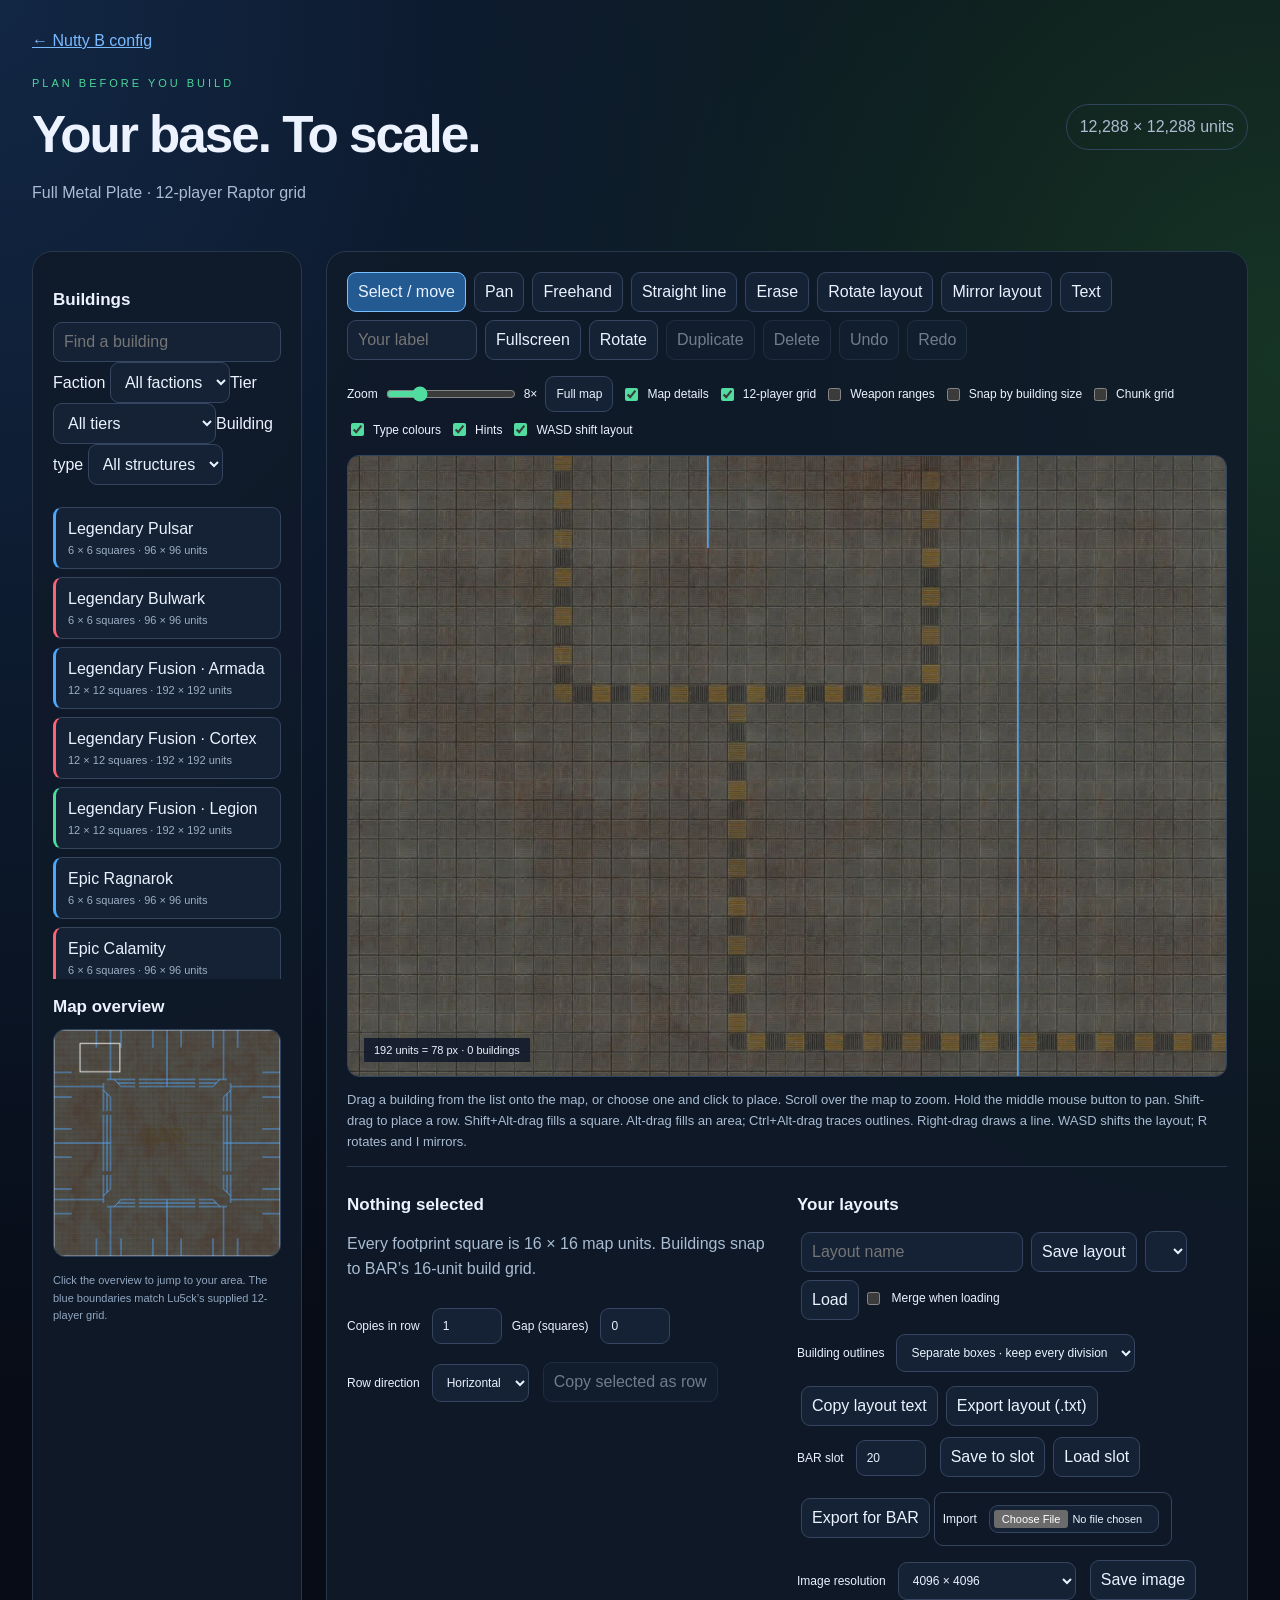
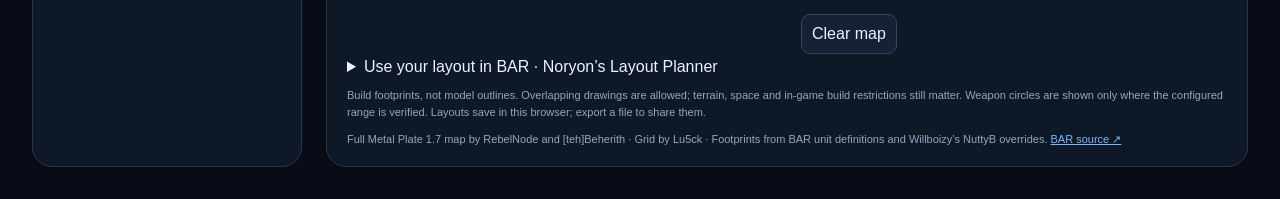
==== base-planner.html @ 4b7807f9 "Add layout copy button and separate building outlines" ====
<!doctype html><html lang="en"><head><meta charset="utf-8"><meta name="viewport" content="width=device-width,initial-scale=1"><title>Nutty B · Base planner</title><link rel="stylesheet" href="planner.css?v=drawing-tools-1"></head><body><main>
<header><div><a href="index.html">← Nutty B config</a><p class="eyebrow">PLAN BEFORE YOU BUILD</p><h1>Your base. To scale.</h1><p>Full Metal Plate · 12-player Raptor grid</p></div><span class="badge">12,288 × 12,288 units</span></header>
<div class="workspace"><aside><h2>Buildings</h2><input id="search" type="search" placeholder="Find a building" aria-label="Find a building"><label>Faction <select id="faction-filter"><option value="all">All factions</option><option value="arm">Armada</option><option value="cor">Cortex</option><option value="leg">Legion</option><option value="custom">Custom</option></select></label><label>Tier <select id="tier-filter"><option value="all">All tiers</option><option value="1">T1</option><option value="2">T2</option><option value="3">T3</option><option value="4">Legendary / Epic</option></select></label><label>Building type <select id="category-filter"><option value="all">All structures</option><option>Defences</option><option>Economy</option><option>Factories</option><option>Support</option></select></label><div id="catalog"></div><h2>Map overview</h2><canvas id="overview" width="256" height="256" aria-label="Full map overview; click to centre the planner"></canvas><p class="hint">Click the overview to jump to your area. The blue boundaries match Lu5ck’s supplied 12-player grid.</p></aside>
<section><div class="toolbar"><button id="select" class="active">Select / move</button><button id="pan">Pan</button><button id="pen">Freehand</button><button id="line">Straight line</button><button id="erase">Erase</button><button id="rotate-layout">Rotate layout</button><button id="mirror-layout">Mirror layout</button><button id="text-tool">Text</button><input id="label-text" aria-label="Text label" placeholder="Your label" maxlength="120"><button id="fullscreen">Fullscreen</button><button id="rotate">Rotate</button><button id="duplicate">Duplicate</button><button id="delete">Delete</button><button id="undo">Undo</button><button id="redo">Redo</button></div><div class="viewbar"><label>Zoom <input id="zoom" type="range" min="1" max="32" step="0.25" value="8"><output id="zoom-label">8×</output></label><button id="fit">Full map</button><label><input id="map-details" type="checkbox" checked>Map details</label><label><input id="grid" type="checkbox" checked>12-player grid</label><label><input id="ranges" type="checkbox">Weapon ranges</label><label><input id="size-snap" type="checkbox">Snap by building size</label><label><input id="chunk-grid" type="checkbox">Chunk grid</label><label><input id="type-colors" type="checkbox" checked>Type colours</label><label><input id="hints" type="checkbox" checked>Hints</label><label><input id="keyboard-shift" type="checkbox" checked>WASD shift layout</label></div>
<div class="stage"><canvas id="board" width="1000" height="680" tabindex="0" aria-label="Base layout canvas. Select a building then click to place. Drag buildings to move; drag empty space to pan."></canvas><span class="scale" id="scale"></span></div><p id="message" role="status" aria-live="polite">Drag a building from the list onto the map, or choose one and click to place. Scroll over the map to zoom. Hold the middle mouse button to pan. Shift-drag to place a row. Shift+Alt-drag fills a square. Alt-drag fills an area; Ctrl+Alt-drag traces outlines. Right-drag draws a line. WASD shifts the layout; R rotates and I mirrors.</p>
<div class="details"><div><h2 id="selection">Nothing selected</h2><p id="dimensions">Every footprint square is 16 × 16 map units. Buildings snap to BAR’s 16-unit build grid.</p><label>Copies in row <input id="count" type="number" min="1" max="100" value="1"></label><label>Gap (squares) <input id="gap" type="number" min="0" max="40" value="0"></label><label>Row direction <select id="direction"><option value="x">Horizontal</option><option value="z">Vertical</option></select></label><button id="row">Copy selected as row</button></div><div><h2>Your layouts</h2><input id="layout-name" placeholder="Layout name" aria-label="Layout name" maxlength="80"><button id="save">Save layout</button><select id="saved" aria-label="Saved layouts"></select><button id="load">Load</button><label><input id="merge-load" type="checkbox">Merge when loading</label><label>Building outlines <select id="outline-mode"><option value="separate">Separate boxes · keep every division</option><option value="connected">Connected · merge touching boxes</option></select></label><button id="copy-layout">Copy layout text</button><button id="export">Export layout (.txt)</button><label>BAR slot <input id="bar-slot" type="number" min="1" max="20" value="20"></label><button id="save-slot">Save to slot</button><button id="load-slot">Load slot</button><button id="bar-export">Export for BAR</button><label class="file">Import <input id="import" type="file" accept=".txt,.json,text/plain,application/json"></label><label>Image resolution <select id="image-size"><option value="2048">2048 × 2048</option><option value="4096" selected>4096 × 4096</option><option value="8192">8192 × 8192 · most detail</option></select></label><button id="png">Save image</button><button id="clear">Clear map</button></div></div>
<details><summary>Use your layout in BAR · Noryon’s Layout Planner</summary><p><a href="LayoutPlanner.lua" download>Download Layout Planner by Noryon</a> · <a href="https://github.com/noryon/BARLayoutPlanner" target="_blank" rel="noopener">Creator’s project</a></p><ol><li>Install LayoutPlanner.lua in your BAR data folder’s LuaUI/Widgets folder and enable Layout Planner in game.</li><li>Choose an unused slot (1–20), click Export for BAR, and put the downloaded layout_N.txt in the same LuaUI/Widgets folder. This replaces that slot’s saved layout.</li><li>In the widget click Load for your slot, move the preview to your base, then click to place it. Click Render to draw the guide.</li></ol><p>Building sizes and relative spacing are preserved. Position the layout in game; the widget draws guides rather than building units automatically. The TXT file also keeps editable building names, drawn lines and labels for re-importing here. Noryon’s widget renders the outlines and lines; text labels stay in website layouts and images. Used with Noryon’s permission, with original author credit retained.</p></details><p class="hint">Build footprints, not model outlines. Overlapping drawings are allowed; terrain, space and in-game build restrictions still matter. Weapon circles are shown only where the configured range is verified. Layouts save in this browser; export a file to share them.</p><footer>Full Metal Plate 1.7 map by RebelNode and [teh]Beherith · Grid by Lu5ck · Footprints from BAR unit definitions and Willboizy’s NuttyB overrides. <a href="https://github.com/beyond-all-reason/Beyond-All-Reason" target="_blank" rel="noopener">BAR source ↗</a></footer></section></div></main><script src="planner-data.js?v=tiers-storage-2"></script><script src="planner.js?v=outline-copy-1"></script></body></html>
---- planner.css ----
:root{color-scheme:dark;font-family:Inter,Segoe UI,Arial,sans-serif;color:#ecf3ff;background:#070c16}*{box-sizing:border-box}body{margin:0;background:radial-gradient(at 0 0,#122744,transparent 55%),radial-gradient(at 100% 20%,#163426,transparent 50%);min-height:100vh}main{max-width:1540px;margin:auto;padding:32px}header{display:flex;align-items:center;justify-content:space-between;gap:20px;margin-bottom:30px}h1{font-size:clamp(32px,4vw,58px);letter-spacing:-2px;margin:12px 0}h2{font-size:17px;margin:18px 0 12px}p{color:#a9bcd3;line-height:1.6}a{color:#7bbaff}.eyebrow{font-size:11px;letter-spacing:3px;color:#4cd69b;margin:25px 0 0}.badge{border:1px solid #30455e;border-radius:30px;padding:13px;color:#acbdd1}.workspace{display:grid;grid-template-columns:270px minmax(0,1fr);gap:24px}aside,section{background:#101a29dd;border:1px solid #29374b;border-radius:20px;padding:20px}button,input,select{font:inherit;border:1px solid #35455f;border-radius:9px;padding:10px;background:#152235;color:#eaf3ff}button{cursor:pointer}button:hover{border-color:#79b8ff}button.active{background:#235a92;border-color:#7abfff}input[type=checkbox],input[type=range]{accent-color:#51dca0}#search{width:100%}#catalog{max-height:480px;overflow:auto;margin-top:14px}.building{display:block;text-align:left;width:100%;margin:8px 0;border-left:3px solid var(--unit);padding:12px}.building small{display:block;color:#9eafc5;margin-top:6px;font-size:11px}.toolbar,.viewbar{display:flex;gap:8px;flex-wrap:wrap;align-items:center}.viewbar{margin:16px 0;font-size:12px}.viewbar label{display:flex;align-items:center;gap:6px}#zoom{width:130px;padding:0}.stage{position:relative;border:1px solid #314561;border-radius:12px;overflow:hidden;background:#060d19}#board{width:100%;height:620px;display:block;touch-action:none;cursor:crosshair}.scale{position:absolute;left:16px;bottom:14px;background:#0b1429cc;padding:6px 10px;font-size:11px;pointer-events:none}#overview{width:100%;height:auto;border-radius:12px;border:1px solid #314561;cursor:crosshair}.details{display:grid;grid-template-columns:1fr 1fr;gap:20px;border-top:1px solid #29374b;padding-top:10px}.details label{display:inline-flex;align-items:center;gap:8px;margin:6px 6px 6px 0;font-size:12px}.details input[type=number]{width:70px}.details button,.details select,.details input{margin:4px}.file{border:1px solid #35455f;border-radius:9px;padding:8px}.file input{width:170px;font-size:11px;padding:4px}#saved{max-width:200px}.hint,footer{font-size:11px;color:#92a7c1}#message{min-height:24px;font-size:13px}button:disabled{opacity:.45;cursor:default}@media(max-width:900px){main{padding:16px}.workspace{grid-template-columns:1fr}aside{display:grid;grid-template-columns:1fr 160px;gap:12px}aside h2,aside #search{grid-column:1}#catalog{grid-column:1;max-height:180px}#overview{grid-column:2;grid-row:1/span 4}.hint{grid-column:1/-1}.details{grid-template-columns:1fr}#board{height:500px}.badge{display:none}}

body.embedded main{padding:12px}body.embedded header{display:none}

main:fullscreen{overflow:auto;background:#070c16;width:100%;height:100%;box-sizing:border-box}#label-text{width:130px}.toolbar{flex-wrap:wrap}#board{touch-action:none}
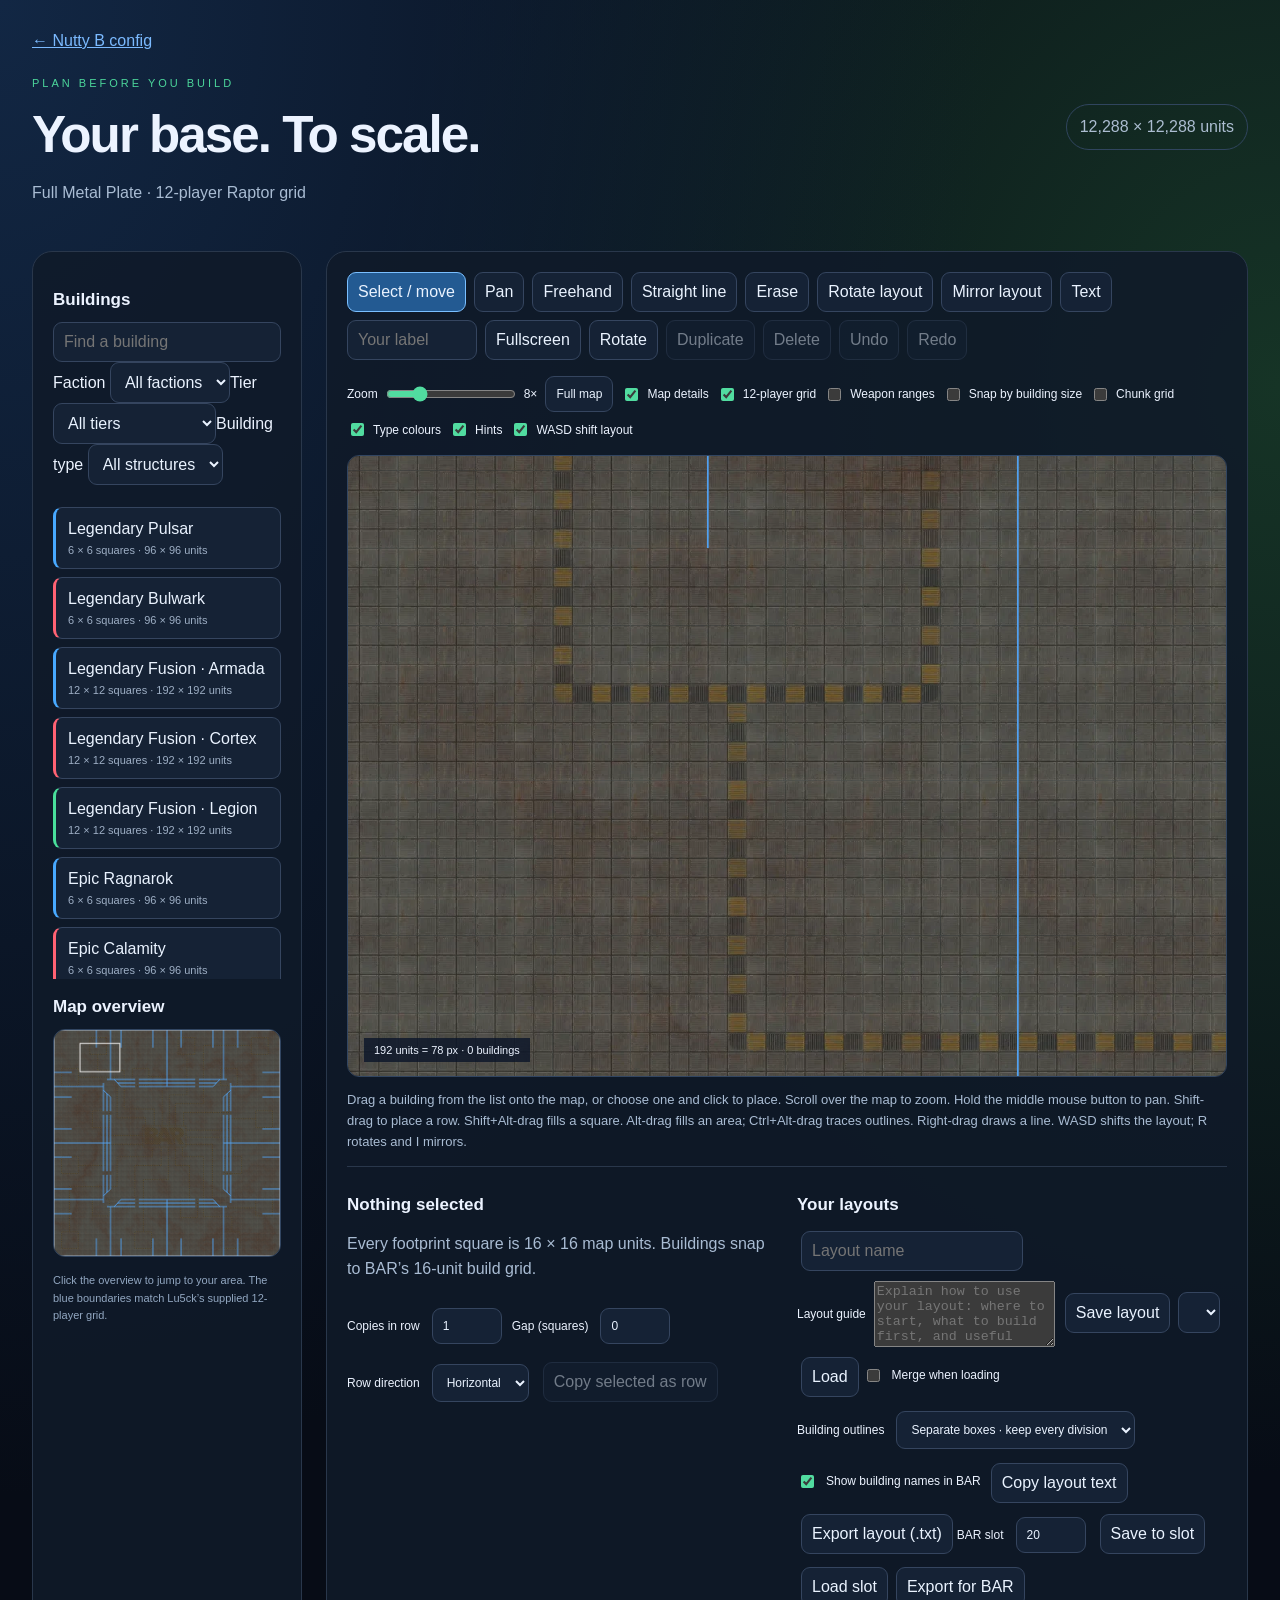
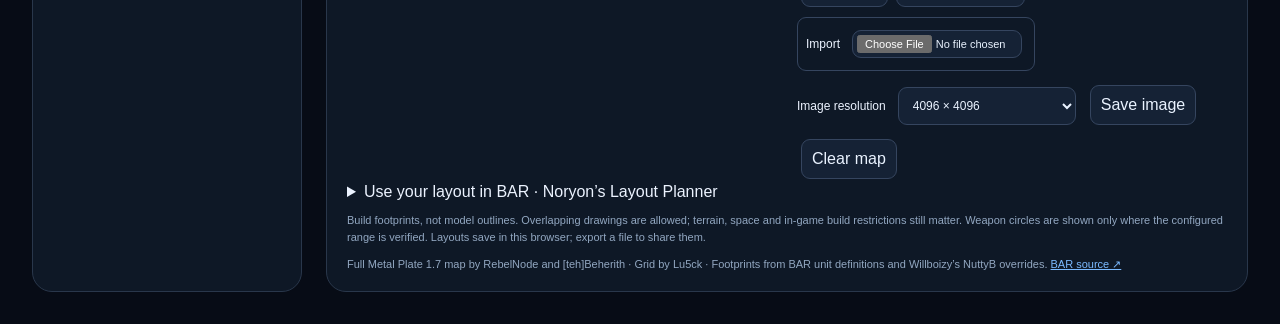
==== commit 43f975c9: "Add in-game layout labels, author guide and installation instructions" ====
--- a/base-planner.html
+++ b/base-planner.html
@@ -3,7 +3,7 @@
 <div class="workspace"><aside><h2>Buildings</h2><input id="search" type="search" placeholder="Find a building" aria-label="Find a building"><label>Faction <select id="faction-filter"><option value="all">All factions</option><option value="arm">Armada</option><option value="cor">Cortex</option><option value="leg">Legion</option><option value="custom">Custom</option></select></label><label>Tier <select id="tier-filter"><option value="all">All tiers</option><option value="1">T1</option><option value="2">T2</option><option value="3">T3</option><option value="4">Legendary / Epic</option></select></label><label>Building type <select id="category-filter"><option value="all">All structures</option><option>Defences</option><option>Economy</option><option>Factories</option><option>Support</option></select></label><div id="catalog"></div><h2>Map overview</h2><canvas id="overview" width="256" height="256" aria-label="Full map overview; click to centre the planner"></canvas><p class="hint">Click the overview to jump to your area. The blue boundaries match Lu5ck’s supplied 12-player grid.</p></aside>
 <section><div class="toolbar"><button id="select" class="active">Select / move</button><button id="pan">Pan</button><button id="pen">Freehand</button><button id="line">Straight line</button><button id="erase">Erase</button><button id="rotate-layout">Rotate layout</button><button id="mirror-layout">Mirror layout</button><button id="text-tool">Text</button><input id="label-text" aria-label="Text label" placeholder="Your label" maxlength="120"><button id="fullscreen">Fullscreen</button><button id="rotate">Rotate</button><button id="duplicate">Duplicate</button><button id="delete">Delete</button><button id="undo">Undo</button><button id="redo">Redo</button></div><div class="viewbar"><label>Zoom <input id="zoom" type="range" min="1" max="32" step="0.25" value="8"><output id="zoom-label">8×</output></label><button id="fit">Full map</button><label><input id="map-details" type="checkbox" checked>Map details</label><label><input id="grid" type="checkbox" checked>12-player grid</label><label><input id="ranges" type="checkbox">Weapon ranges</label><label><input id="size-snap" type="checkbox">Snap by building size</label><label><input id="chunk-grid" type="checkbox">Chunk grid</label><label><input id="type-colors" type="checkbox" checked>Type colours</label><label><input id="hints" type="checkbox" checked>Hints</label><label><input id="keyboard-shift" type="checkbox" checked>WASD shift layout</label></div>
 <div class="stage"><canvas id="board" width="1000" height="680" tabindex="0" aria-label="Base layout canvas. Select a building then click to place. Drag buildings to move; drag empty space to pan."></canvas><span class="scale" id="scale"></span></div><p id="message" role="status" aria-live="polite">Drag a building from the list onto the map, or choose one and click to place. Scroll over the map to zoom. Hold the middle mouse button to pan. Shift-drag to place a row. Shift+Alt-drag fills a square. Alt-drag fills an area; Ctrl+Alt-drag traces outlines. Right-drag draws a line. WASD shifts the layout; R rotates and I mirrors.</p>
-<div class="details"><div><h2 id="selection">Nothing selected</h2><p id="dimensions">Every footprint square is 16 × 16 map units. Buildings snap to BAR’s 16-unit build grid.</p><label>Copies in row <input id="count" type="number" min="1" max="100" value="1"></label><label>Gap (squares) <input id="gap" type="number" min="0" max="40" value="0"></label><label>Row direction <select id="direction"><option value="x">Horizontal</option><option value="z">Vertical</option></select></label><button id="row">Copy selected as row</button></div><div><h2>Your layouts</h2><input id="layout-name" placeholder="Layout name" aria-label="Layout name" maxlength="80"><button id="save">Save layout</button><select id="saved" aria-label="Saved layouts"></select><button id="load">Load</button><label><input id="merge-load" type="checkbox">Merge when loading</label><label>Building outlines <select id="outline-mode"><option value="separate">Separate boxes · keep every division</option><option value="connected">Connected · merge touching boxes</option></select></label><button id="copy-layout">Copy layout text</button><button id="export">Export layout (.txt)</button><label>BAR slot <input id="bar-slot" type="number" min="1" max="20" value="20"></label><button id="save-slot">Save to slot</button><button id="load-slot">Load slot</button><button id="bar-export">Export for BAR</button><label class="file">Import <input id="import" type="file" accept=".txt,.json,text/plain,application/json"></label><label>Image resolution <select id="image-size"><option value="2048">2048 × 2048</option><option value="4096" selected>4096 × 4096</option><option value="8192">8192 × 8192 · most detail</option></select></label><button id="png">Save image</button><button id="clear">Clear map</button></div></div>
-<details><summary>Use your layout in BAR · Noryon’s Layout Planner</summary><p><a href="LayoutPlanner.lua" download>Download Layout Planner by Noryon</a> · <a href="https://github.com/noryon/BARLayoutPlanner" target="_blank" rel="noopener">Creator’s project</a></p><ol><li>Install LayoutPlanner.lua in your BAR data folder’s LuaUI/Widgets folder and enable Layout Planner in game.</li><li>Choose an unused slot (1–20), click Export for BAR, and put the downloaded layout_N.txt in the same LuaUI/Widgets folder. This replaces that slot’s saved layout.</li><li>In the widget click Load for your slot, move the preview to your base, then click to place it. Click Render to draw the guide.</li></ol><p>Building sizes and relative spacing are preserved. Position the layout in game; the widget draws guides rather than building units automatically. The TXT file also keeps editable building names, drawn lines and labels for re-importing here. Noryon’s widget renders the outlines and lines; text labels stay in website layouts and images. Used with Noryon’s permission, with original author credit retained.</p></details><p class="hint">Build footprints, not model outlines. Overlapping drawings are allowed; terrain, space and in-game build restrictions still matter. Weapon circles are shown only where the configured range is verified. Layouts save in this browser; export a file to share them.</p><footer>Full Metal Plate 1.7 map by RebelNode and [teh]Beherith · Grid by Lu5ck · Footprints from BAR unit definitions and Willboizy’s NuttyB overrides. <a href="https://github.com/beyond-all-reason/Beyond-All-Reason" target="_blank" rel="noopener">BAR source ↗</a></footer></section></div></main><script src="planner-data.js?v=tiers-storage-2"></script><script src="planner.js?v=outline-copy-1"></script></body></html>
+<div class="details"><div><h2 id="selection">Nothing selected</h2><p id="dimensions">Every footprint square is 16 × 16 map units. Buildings snap to BAR’s 16-unit build grid.</p><label>Copies in row <input id="count" type="number" min="1" max="100" value="1"></label><label>Gap (squares) <input id="gap" type="number" min="0" max="40" value="0"></label><label>Row direction <select id="direction"><option value="x">Horizontal</option><option value="z">Vertical</option></select></label><button id="row">Copy selected as row</button></div><div><h2>Your layouts</h2><input id="layout-name" placeholder="Layout name" aria-label="Layout name" maxlength="80"><label>Layout guide<textarea id="layout-guide" maxlength="4000" rows="4" placeholder="Explain how to use your layout: where to start, what to build first, and useful tips."></textarea></label><button id="save">Save layout</button><select id="saved" aria-label="Saved layouts"></select><button id="load">Load</button><label><input id="merge-load" type="checkbox">Merge when loading</label><label>Building outlines <select id="outline-mode"><option value="separate">Separate boxes · keep every division</option><option value="connected">Connected · merge touching boxes</option></select></label><label><input id="export-names" type="checkbox" checked>Show building names in BAR</label><button id="copy-layout">Copy layout text</button><button id="export">Export layout (.txt)</button><label>BAR slot <input id="bar-slot" type="number" min="1" max="20" value="20"></label><button id="save-slot">Save to slot</button><button id="load-slot">Load slot</button><button id="bar-export">Export for BAR</button><label class="file">Import <input id="import" type="file" accept=".txt,.json,text/plain,application/json"></label><label>Image resolution <select id="image-size"><option value="2048">2048 × 2048</option><option value="4096" selected>4096 × 4096</option><option value="8192">8192 × 8192 · most detail</option></select></label><button id="png">Save image</button><button id="clear">Clear map</button></div></div>
+<details><summary>Use your layout in BAR · Noryon’s Layout Planner</summary><p><a href="LayoutPlanner.lua" download>Download Layout Planner by Noryon</a> · <a href="https://github.com/noryon/BARLayoutPlanner" target="_blank" rel="noopener">Creator’s project</a></p><ol><li>In the BAR launcher, open the game data directory. Open <strong>LuaUI → Widgets</strong> (create these folders if missing). Download the updated <strong>LayoutPlanner.lua</strong> above into that folder, replacing your older copy, then enable Layout Planner in the in-game widget list.</li><li>Choose an unused slot (1–20), click Export for BAR, and put the downloaded layout_N.txt in the same LuaUI/Widgets folder. For example slot 20 must be named <strong>layout_20.txt</strong>, not layout_20 (1).txt or layout_20.txt.txt. Slots run from <strong>layout_1.txt</strong> through <strong>layout_20.txt</strong>. Both the widget and these TXT files go directly inside LuaUI/Widgets, not Downloads. This replaces that slot’s saved layout. Copy layout text is an alternative: paste into Notepad and Save As with All files selected, using the exact layout_N.txt name.</li><li>In the widget click Load for your slot, move the preview to your base, then click to place it. Click Render to draw the guide.</li></ol><p>Building sizes and relative spacing are preserved. Position the layout in game; the widget draws guides rather than building units automatically. The TXT file also keeps editable building names, drawn lines and labels for re-importing here. This updated widget draws outlines, building names and text labels. Untick Show building names in BAR to omit automatic names. Used with Noryon’s permission, with original author credit retained.</p></details><p class="hint">Build footprints, not model outlines. Overlapping drawings are allowed; terrain, space and in-game build restrictions still matter. Weapon circles are shown only where the configured range is verified. Layouts save in this browser; export a file to share them.</p><footer>Full Metal Plate 1.7 map by RebelNode and [teh]Beherith · Grid by Lu5ck · Footprints from BAR unit definitions and Willboizy’s NuttyB overrides. <a href="https://github.com/beyond-all-reason/Beyond-All-Reason" target="_blank" rel="noopener">BAR source ↗</a></footer></section></div></main><script src="planner-data.js?v=tiers-storage-2"></script><script src="planner.js?v=game-labels-1"></script></body></html>
 
 
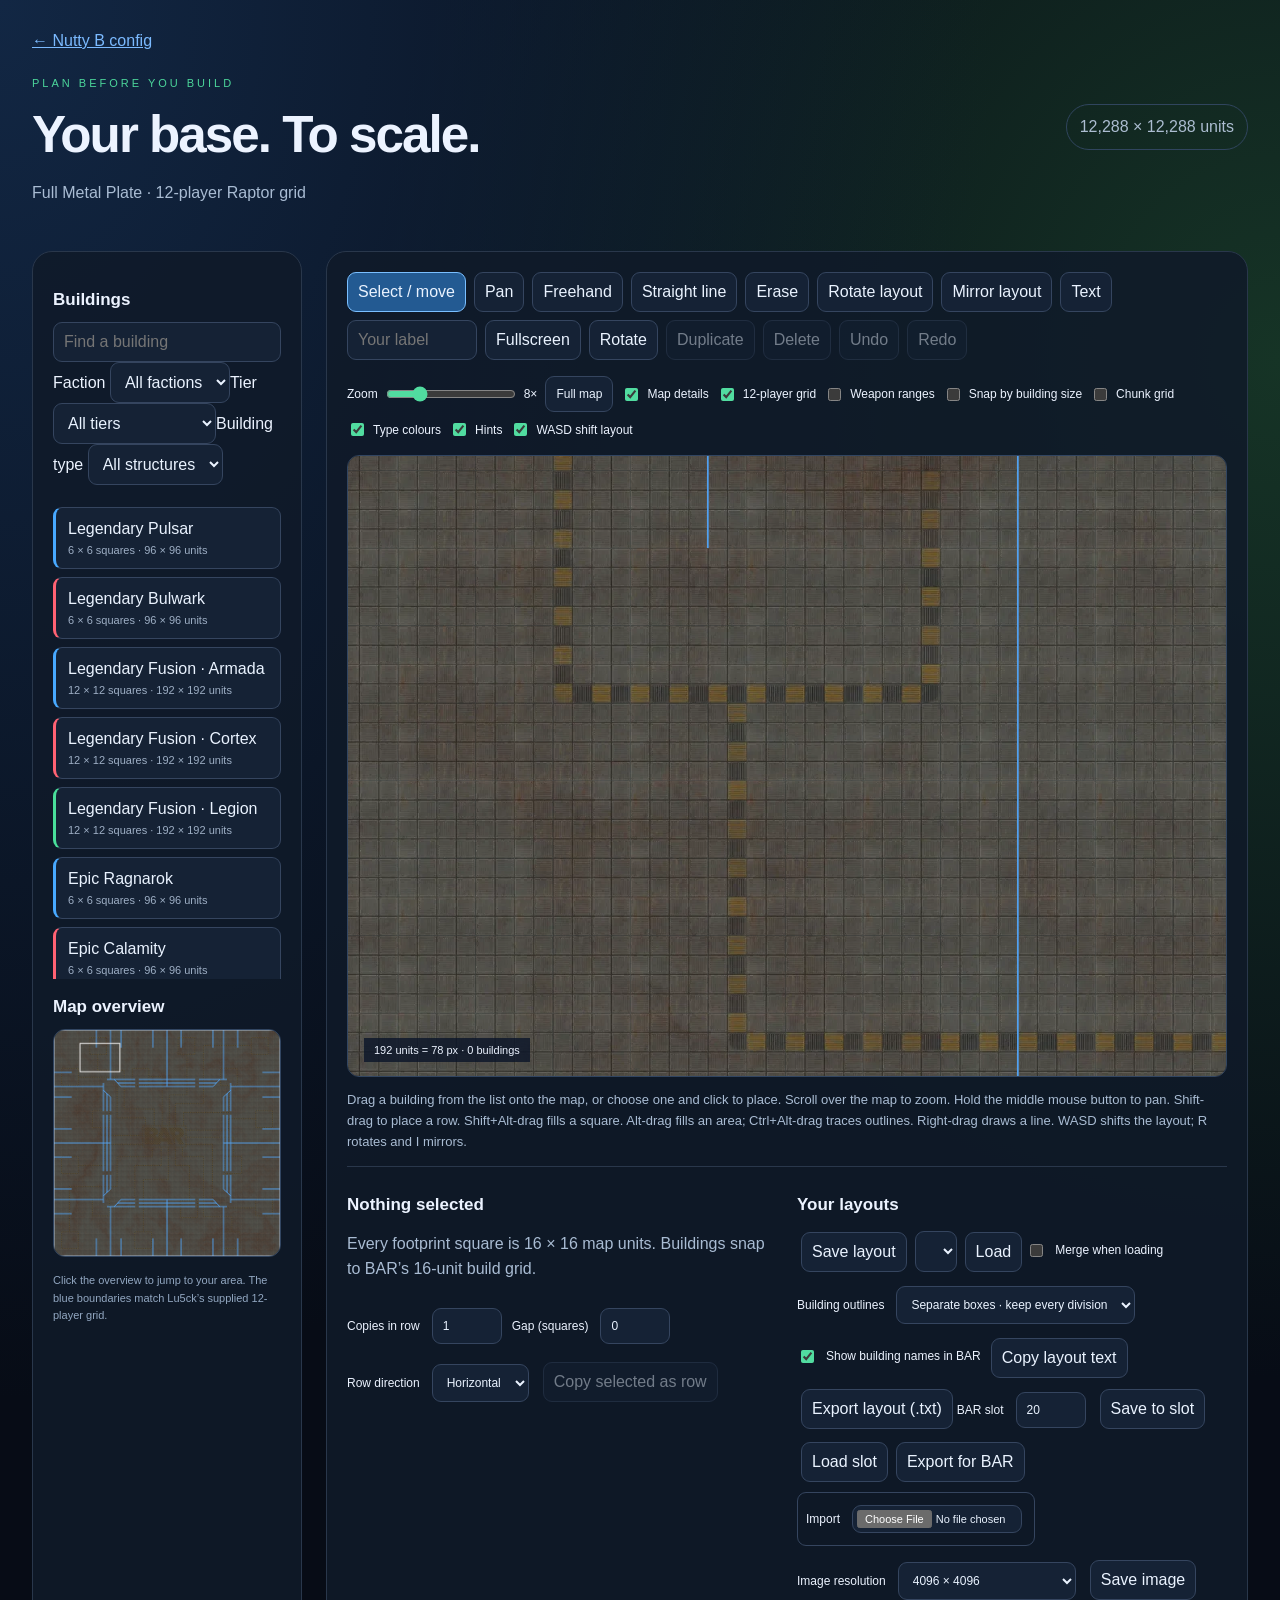
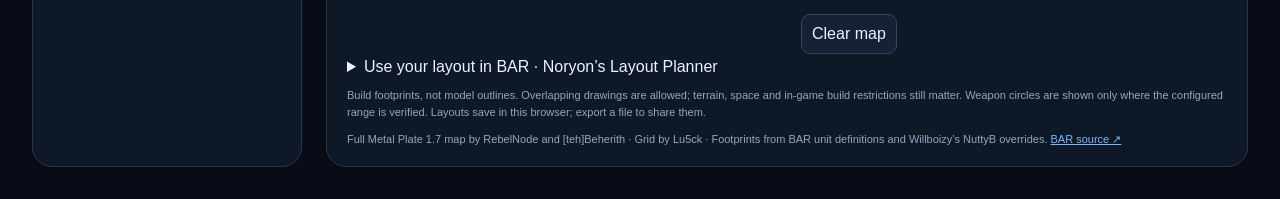
==== commit 655743f6: "Keep layout title and guide editing in community upload tab" ====
--- a/base-planner.html
+++ b/base-planner.html
@@ -3,7 +3,7 @@
 <div class="workspace"><aside><h2>Buildings</h2><input id="search" type="search" placeholder="Find a building" aria-label="Find a building"><label>Faction <select id="faction-filter"><option value="all">All factions</option><option value="arm">Armada</option><option value="cor">Cortex</option><option value="leg">Legion</option><option value="custom">Custom</option></select></label><label>Tier <select id="tier-filter"><option value="all">All tiers</option><option value="1">T1</option><option value="2">T2</option><option value="3">T3</option><option value="4">Legendary / Epic</option></select></label><label>Building type <select id="category-filter"><option value="all">All structures</option><option>Defences</option><option>Economy</option><option>Factories</option><option>Support</option></select></label><div id="catalog"></div><h2>Map overview</h2><canvas id="overview" width="256" height="256" aria-label="Full map overview; click to centre the planner"></canvas><p class="hint">Click the overview to jump to your area. The blue boundaries match Lu5ck’s supplied 12-player grid.</p></aside>
 <section><div class="toolbar"><button id="select" class="active">Select / move</button><button id="pan">Pan</button><button id="pen">Freehand</button><button id="line">Straight line</button><button id="erase">Erase</button><button id="rotate-layout">Rotate layout</button><button id="mirror-layout">Mirror layout</button><button id="text-tool">Text</button><input id="label-text" aria-label="Text label" placeholder="Your label" maxlength="120"><button id="fullscreen">Fullscreen</button><button id="rotate">Rotate</button><button id="duplicate">Duplicate</button><button id="delete">Delete</button><button id="undo">Undo</button><button id="redo">Redo</button></div><div class="viewbar"><label>Zoom <input id="zoom" type="range" min="1" max="32" step="0.25" value="8"><output id="zoom-label">8×</output></label><button id="fit">Full map</button><label><input id="map-details" type="checkbox" checked>Map details</label><label><input id="grid" type="checkbox" checked>12-player grid</label><label><input id="ranges" type="checkbox">Weapon ranges</label><label><input id="size-snap" type="checkbox">Snap by building size</label><label><input id="chunk-grid" type="checkbox">Chunk grid</label><label><input id="type-colors" type="checkbox" checked>Type colours</label><label><input id="hints" type="checkbox" checked>Hints</label><label><input id="keyboard-shift" type="checkbox" checked>WASD shift layout</label></div>
 <div class="stage"><canvas id="board" width="1000" height="680" tabindex="0" aria-label="Base layout canvas. Select a building then click to place. Drag buildings to move; drag empty space to pan."></canvas><span class="scale" id="scale"></span></div><p id="message" role="status" aria-live="polite">Drag a building from the list onto the map, or choose one and click to place. Scroll over the map to zoom. Hold the middle mouse button to pan. Shift-drag to place a row. Shift+Alt-drag fills a square. Alt-drag fills an area; Ctrl+Alt-drag traces outlines. Right-drag draws a line. WASD shifts the layout; R rotates and I mirrors.</p>
-<div class="details"><div><h2 id="selection">Nothing selected</h2><p id="dimensions">Every footprint square is 16 × 16 map units. Buildings snap to BAR’s 16-unit build grid.</p><label>Copies in row <input id="count" type="number" min="1" max="100" value="1"></label><label>Gap (squares) <input id="gap" type="number" min="0" max="40" value="0"></label><label>Row direction <select id="direction"><option value="x">Horizontal</option><option value="z">Vertical</option></select></label><button id="row">Copy selected as row</button></div><div><h2>Your layouts</h2><input id="layout-name" placeholder="Layout name" aria-label="Layout name" maxlength="80"><label>Layout guide<textarea id="layout-guide" maxlength="4000" rows="4" placeholder="Explain how to use your layout: where to start, what to build first, and useful tips."></textarea></label><button id="save">Save layout</button><select id="saved" aria-label="Saved layouts"></select><button id="load">Load</button><label><input id="merge-load" type="checkbox">Merge when loading</label><label>Building outlines <select id="outline-mode"><option value="separate">Separate boxes · keep every division</option><option value="connected">Connected · merge touching boxes</option></select></label><label><input id="export-names" type="checkbox" checked>Show building names in BAR</label><button id="copy-layout">Copy layout text</button><button id="export">Export layout (.txt)</button><label>BAR slot <input id="bar-slot" type="number" min="1" max="20" value="20"></label><button id="save-slot">Save to slot</button><button id="load-slot">Load slot</button><button id="bar-export">Export for BAR</button><label class="file">Import <input id="import" type="file" accept=".txt,.json,text/plain,application/json"></label><label>Image resolution <select id="image-size"><option value="2048">2048 × 2048</option><option value="4096" selected>4096 × 4096</option><option value="8192">8192 × 8192 · most detail</option></select></label><button id="png">Save image</button><button id="clear">Clear map</button></div></div>
+<div class="details"><div><h2 id="selection">Nothing selected</h2><p id="dimensions">Every footprint square is 16 × 16 map units. Buildings snap to BAR’s 16-unit build grid.</p><label>Copies in row <input id="count" type="number" min="1" max="100" value="1"></label><label>Gap (squares) <input id="gap" type="number" min="0" max="40" value="0"></label><label>Row direction <select id="direction"><option value="x">Horizontal</option><option value="z">Vertical</option></select></label><button id="row">Copy selected as row</button></div><div><h2>Your layouts</h2><input id="layout-name" type="hidden" value=""><input id="layout-guide" type="hidden" value=""><button id="save">Save layout</button><select id="saved" aria-label="Saved layouts"></select><button id="load">Load</button><label><input id="merge-load" type="checkbox">Merge when loading</label><label>Building outlines <select id="outline-mode"><option value="separate">Separate boxes · keep every division</option><option value="connected">Connected · merge touching boxes</option></select></label><label><input id="export-names" type="checkbox" checked>Show building names in BAR</label><button id="copy-layout">Copy layout text</button><button id="export">Export layout (.txt)</button><label>BAR slot <input id="bar-slot" type="number" min="1" max="20" value="20"></label><button id="save-slot">Save to slot</button><button id="load-slot">Load slot</button><button id="bar-export">Export for BAR</button><label class="file">Import <input id="import" type="file" accept=".txt,.json,text/plain,application/json"></label><label>Image resolution <select id="image-size"><option value="2048">2048 × 2048</option><option value="4096" selected>4096 × 4096</option><option value="8192">8192 × 8192 · most detail</option></select></label><button id="png">Save image</button><button id="clear">Clear map</button></div></div>
 <details><summary>Use your layout in BAR · Noryon’s Layout Planner</summary><p><a href="LayoutPlanner.lua" download>Download Layout Planner by Noryon</a> · <a href="https://github.com/noryon/BARLayoutPlanner" target="_blank" rel="noopener">Creator’s project</a></p><ol><li>In the BAR launcher, open the game data directory. Open <strong>LuaUI → Widgets</strong> (create these folders if missing). Download the updated <strong>LayoutPlanner.lua</strong> above into that folder, replacing your older copy, then enable Layout Planner in the in-game widget list.</li><li>Choose an unused slot (1–20), click Export for BAR, and put the downloaded layout_N.txt in the same LuaUI/Widgets folder. For example slot 20 must be named <strong>layout_20.txt</strong>, not layout_20 (1).txt or layout_20.txt.txt. Slots run from <strong>layout_1.txt</strong> through <strong>layout_20.txt</strong>. Both the widget and these TXT files go directly inside LuaUI/Widgets, not Downloads. This replaces that slot’s saved layout. Copy layout text is an alternative: paste into Notepad and Save As with All files selected, using the exact layout_N.txt name.</li><li>In the widget click Load for your slot, move the preview to your base, then click to place it. Click Render to draw the guide.</li></ol><p>Building sizes and relative spacing are preserved. Position the layout in game; the widget draws guides rather than building units automatically. The TXT file also keeps editable building names, drawn lines and labels for re-importing here. This updated widget draws outlines, building names and text labels. Untick Show building names in BAR to omit automatic names. Used with Noryon’s permission, with original author credit retained.</p></details><p class="hint">Build footprints, not model outlines. Overlapping drawings are allowed; terrain, space and in-game build restrictions still matter. Weapon circles are shown only where the configured range is verified. Layouts save in this browser; export a file to share them.</p><footer>Full Metal Plate 1.7 map by RebelNode and [teh]Beherith · Grid by Lu5ck · Footprints from BAR unit definitions and Willboizy’s NuttyB overrides. <a href="https://github.com/beyond-all-reason/Beyond-All-Reason" target="_blank" rel="noopener">BAR source ↗</a></footer></section></div></main><script src="planner-data.js?v=tiers-storage-2"></script><script src="planner.js?v=game-labels-1"></script></body></html>
 
 
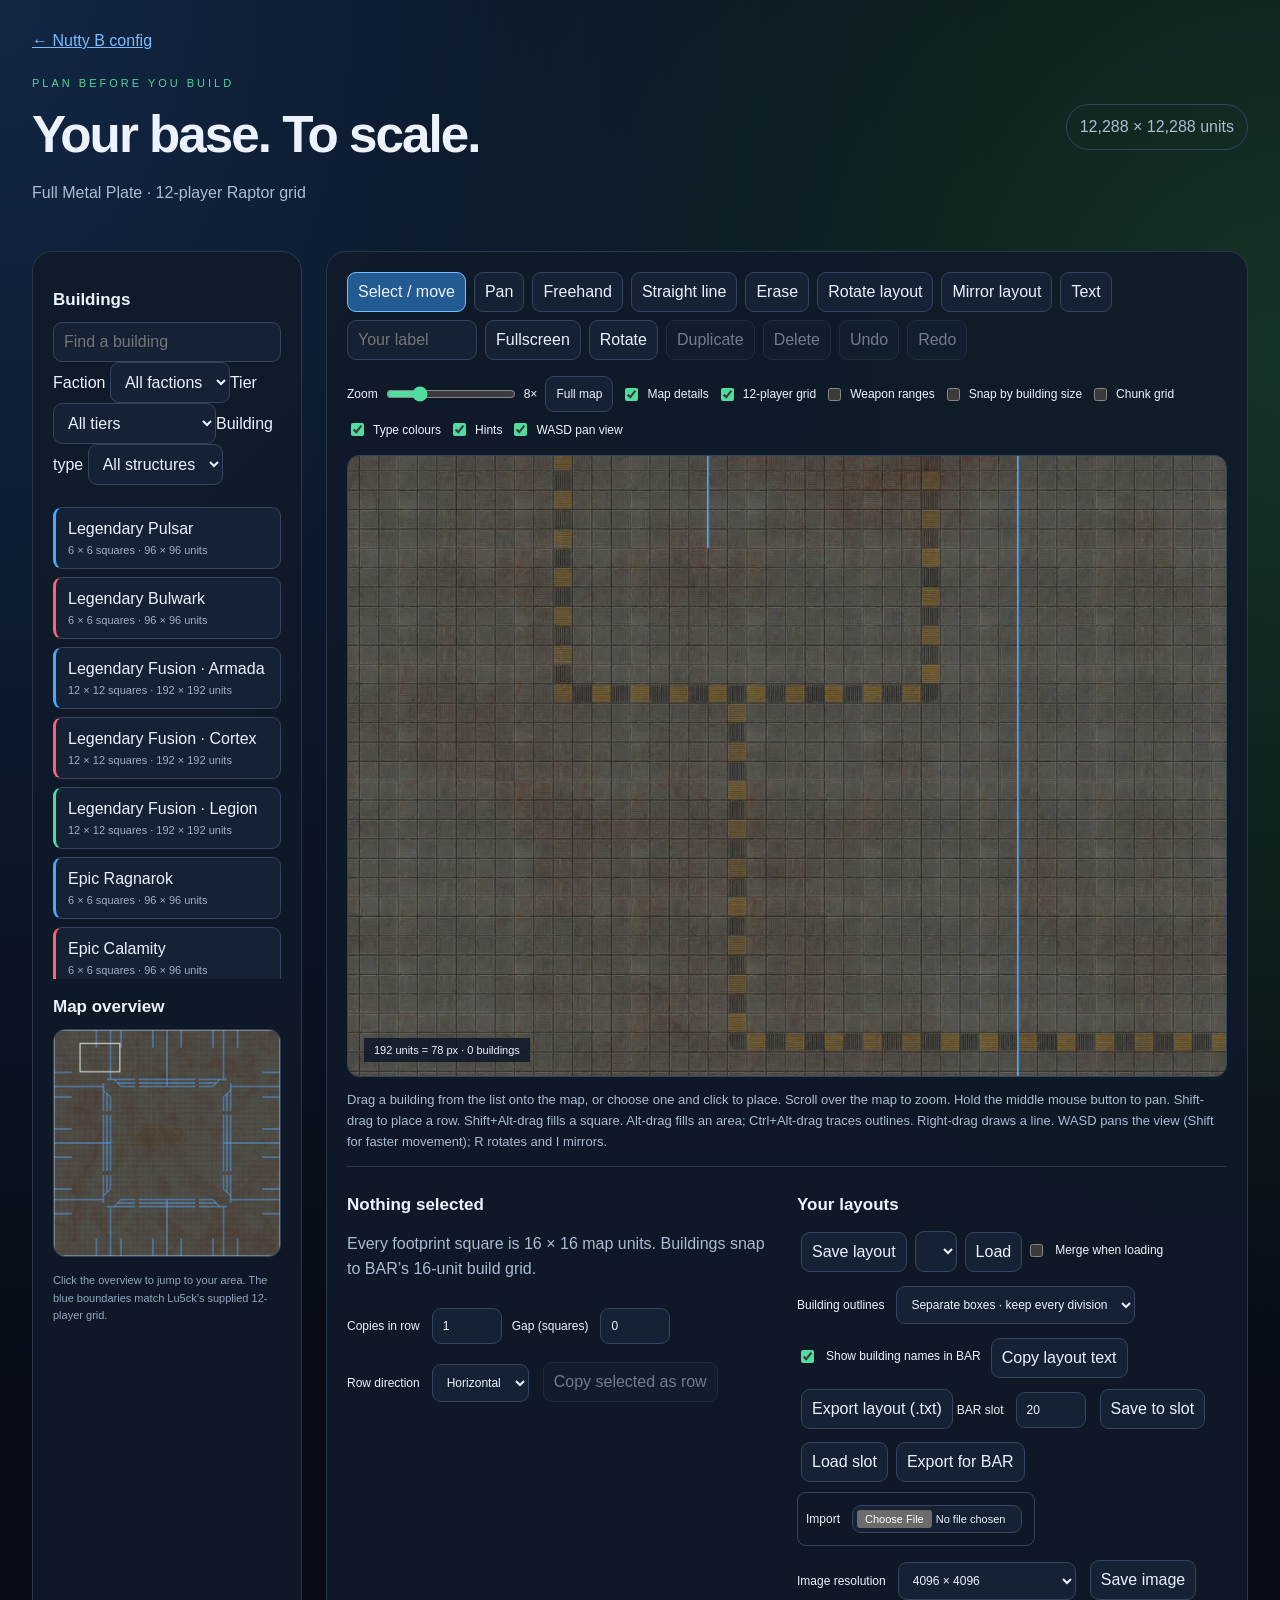
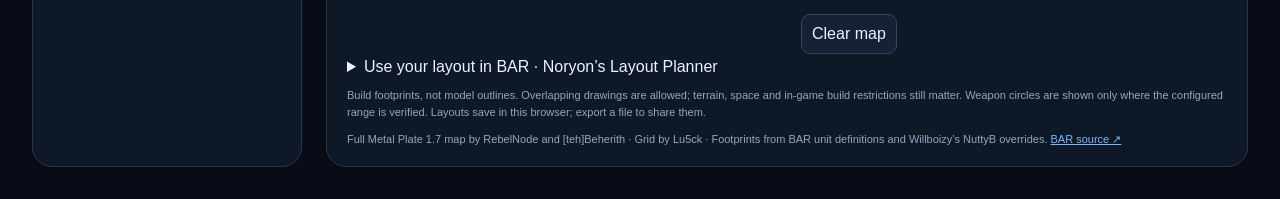
==== commit af95d1f4: "Use WASD to pan planner view instead of shifting layout" ====
--- a/base-planner.html
+++ b/base-planner.html
@@ -1,9 +1,9 @@
 <!doctype html><html lang="en"><head><meta charset="utf-8"><meta name="viewport" content="width=device-width,initial-scale=1"><title>Nutty B · Base planner</title><link rel="stylesheet" href="planner.css?v=drawing-tools-1"></head><body><main>
 <header><div><a href="index.html">← Nutty B config</a><p class="eyebrow">PLAN BEFORE YOU BUILD</p><h1>Your base. To scale.</h1><p>Full Metal Plate · 12-player Raptor grid</p></div><span class="badge">12,288 × 12,288 units</span></header>
 <div class="workspace"><aside><h2>Buildings</h2><input id="search" type="search" placeholder="Find a building" aria-label="Find a building"><label>Faction <select id="faction-filter"><option value="all">All factions</option><option value="arm">Armada</option><option value="cor">Cortex</option><option value="leg">Legion</option><option value="custom">Custom</option></select></label><label>Tier <select id="tier-filter"><option value="all">All tiers</option><option value="1">T1</option><option value="2">T2</option><option value="3">T3</option><option value="4">Legendary / Epic</option></select></label><label>Building type <select id="category-filter"><option value="all">All structures</option><option>Defences</option><option>Economy</option><option>Factories</option><option>Support</option></select></label><div id="catalog"></div><h2>Map overview</h2><canvas id="overview" width="256" height="256" aria-label="Full map overview; click to centre the planner"></canvas><p class="hint">Click the overview to jump to your area. The blue boundaries match Lu5ck’s supplied 12-player grid.</p></aside>
-<section><div class="toolbar"><button id="select" class="active">Select / move</button><button id="pan">Pan</button><button id="pen">Freehand</button><button id="line">Straight line</button><button id="erase">Erase</button><button id="rotate-layout">Rotate layout</button><button id="mirror-layout">Mirror layout</button><button id="text-tool">Text</button><input id="label-text" aria-label="Text label" placeholder="Your label" maxlength="120"><button id="fullscreen">Fullscreen</button><button id="rotate">Rotate</button><button id="duplicate">Duplicate</button><button id="delete">Delete</button><button id="undo">Undo</button><button id="redo">Redo</button></div><div class="viewbar"><label>Zoom <input id="zoom" type="range" min="1" max="32" step="0.25" value="8"><output id="zoom-label">8×</output></label><button id="fit">Full map</button><label><input id="map-details" type="checkbox" checked>Map details</label><label><input id="grid" type="checkbox" checked>12-player grid</label><label><input id="ranges" type="checkbox">Weapon ranges</label><label><input id="size-snap" type="checkbox">Snap by building size</label><label><input id="chunk-grid" type="checkbox">Chunk grid</label><label><input id="type-colors" type="checkbox" checked>Type colours</label><label><input id="hints" type="checkbox" checked>Hints</label><label><input id="keyboard-shift" type="checkbox" checked>WASD shift layout</label></div>
-<div class="stage"><canvas id="board" width="1000" height="680" tabindex="0" aria-label="Base layout canvas. Select a building then click to place. Drag buildings to move; drag empty space to pan."></canvas><span class="scale" id="scale"></span></div><p id="message" role="status" aria-live="polite">Drag a building from the list onto the map, or choose one and click to place. Scroll over the map to zoom. Hold the middle mouse button to pan. Shift-drag to place a row. Shift+Alt-drag fills a square. Alt-drag fills an area; Ctrl+Alt-drag traces outlines. Right-drag draws a line. WASD shifts the layout; R rotates and I mirrors.</p>
+<section><div class="toolbar"><button id="select" class="active">Select / move</button><button id="pan">Pan</button><button id="pen">Freehand</button><button id="line">Straight line</button><button id="erase">Erase</button><button id="rotate-layout">Rotate layout</button><button id="mirror-layout">Mirror layout</button><button id="text-tool">Text</button><input id="label-text" aria-label="Text label" placeholder="Your label" maxlength="120"><button id="fullscreen">Fullscreen</button><button id="rotate">Rotate</button><button id="duplicate">Duplicate</button><button id="delete">Delete</button><button id="undo">Undo</button><button id="redo">Redo</button></div><div class="viewbar"><label>Zoom <input id="zoom" type="range" min="1" max="32" step="0.25" value="8"><output id="zoom-label">8×</output></label><button id="fit">Full map</button><label><input id="map-details" type="checkbox" checked>Map details</label><label><input id="grid" type="checkbox" checked>12-player grid</label><label><input id="ranges" type="checkbox">Weapon ranges</label><label><input id="size-snap" type="checkbox">Snap by building size</label><label><input id="chunk-grid" type="checkbox">Chunk grid</label><label><input id="type-colors" type="checkbox" checked>Type colours</label><label><input id="hints" type="checkbox" checked>Hints</label><label><input id="keyboard-pan" type="checkbox" checked>WASD pan view</label></div>
+<div class="stage"><canvas id="board" width="1000" height="680" tabindex="0" aria-label="Base layout canvas. Select a building then click to place. Drag buildings to move; drag empty space to pan."></canvas><span class="scale" id="scale"></span></div><p id="message" role="status" aria-live="polite">Drag a building from the list onto the map, or choose one and click to place. Scroll over the map to zoom. Hold the middle mouse button to pan. Shift-drag to place a row. Shift+Alt-drag fills a square. Alt-drag fills an area; Ctrl+Alt-drag traces outlines. Right-drag draws a line. WASD pans the view (Shift for faster movement); R rotates and I mirrors.</p>
 <div class="details"><div><h2 id="selection">Nothing selected</h2><p id="dimensions">Every footprint square is 16 × 16 map units. Buildings snap to BAR’s 16-unit build grid.</p><label>Copies in row <input id="count" type="number" min="1" max="100" value="1"></label><label>Gap (squares) <input id="gap" type="number" min="0" max="40" value="0"></label><label>Row direction <select id="direction"><option value="x">Horizontal</option><option value="z">Vertical</option></select></label><button id="row">Copy selected as row</button></div><div><h2>Your layouts</h2><input id="layout-name" type="hidden" value=""><input id="layout-guide" type="hidden" value=""><button id="save">Save layout</button><select id="saved" aria-label="Saved layouts"></select><button id="load">Load</button><label><input id="merge-load" type="checkbox">Merge when loading</label><label>Building outlines <select id="outline-mode"><option value="separate">Separate boxes · keep every division</option><option value="connected">Connected · merge touching boxes</option></select></label><label><input id="export-names" type="checkbox" checked>Show building names in BAR</label><button id="copy-layout">Copy layout text</button><button id="export">Export layout (.txt)</button><label>BAR slot <input id="bar-slot" type="number" min="1" max="20" value="20"></label><button id="save-slot">Save to slot</button><button id="load-slot">Load slot</button><button id="bar-export">Export for BAR</button><label class="file">Import <input id="import" type="file" accept=".txt,.json,text/plain,application/json"></label><label>Image resolution <select id="image-size"><option value="2048">2048 × 2048</option><option value="4096" selected>4096 × 4096</option><option value="8192">8192 × 8192 · most detail</option></select></label><button id="png">Save image</button><button id="clear">Clear map</button></div></div>
-<details><summary>Use your layout in BAR · Noryon’s Layout Planner</summary><p><a href="LayoutPlanner.lua" download>Download Layout Planner by Noryon</a> · <a href="https://github.com/noryon/BARLayoutPlanner" target="_blank" rel="noopener">Creator’s project</a></p><ol><li>In the BAR launcher, open the game data directory. Open <strong>LuaUI → Widgets</strong> (create these folders if missing). Download the updated <strong>LayoutPlanner.lua</strong> above into that folder, replacing your older copy, then enable Layout Planner in the in-game widget list.</li><li>Choose an unused slot (1–20), click Export for BAR, and put the downloaded layout_N.txt in the same LuaUI/Widgets folder. For example slot 20 must be named <strong>layout_20.txt</strong>, not layout_20 (1).txt or layout_20.txt.txt. Slots run from <strong>layout_1.txt</strong> through <strong>layout_20.txt</strong>. Both the widget and these TXT files go directly inside LuaUI/Widgets, not Downloads. This replaces that slot’s saved layout. Copy layout text is an alternative: paste into Notepad and Save As with All files selected, using the exact layout_N.txt name.</li><li>In the widget click Load for your slot, move the preview to your base, then click to place it. Click Render to draw the guide.</li></ol><p>Building sizes and relative spacing are preserved. Position the layout in game; the widget draws guides rather than building units automatically. The TXT file also keeps editable building names, drawn lines and labels for re-importing here. This updated widget draws outlines, building names and text labels. Untick Show building names in BAR to omit automatic names. Used with Noryon’s permission, with original author credit retained.</p></details><p class="hint">Build footprints, not model outlines. Overlapping drawings are allowed; terrain, space and in-game build restrictions still matter. Weapon circles are shown only where the configured range is verified. Layouts save in this browser; export a file to share them.</p><footer>Full Metal Plate 1.7 map by RebelNode and [teh]Beherith · Grid by Lu5ck · Footprints from BAR unit definitions and Willboizy’s NuttyB overrides. <a href="https://github.com/beyond-all-reason/Beyond-All-Reason" target="_blank" rel="noopener">BAR source ↗</a></footer></section></div></main><script src="planner-data.js?v=tiers-storage-2"></script><script src="planner.js?v=game-labels-1"></script></body></html>
+<details><summary>Use your layout in BAR · Noryon’s Layout Planner</summary><p><a href="LayoutPlanner.lua" download>Download Layout Planner by Noryon</a> · <a href="https://github.com/noryon/BARLayoutPlanner" target="_blank" rel="noopener">Creator’s project</a></p><ol><li>In the BAR launcher, open the game data directory. Open <strong>LuaUI → Widgets</strong> (create these folders if missing). Download the updated <strong>LayoutPlanner.lua</strong> above into that folder, replacing your older copy, then enable Layout Planner in the in-game widget list.</li><li>Choose an unused slot (1–20), click Export for BAR, and put the downloaded layout_N.txt in the same LuaUI/Widgets folder. For example slot 20 must be named <strong>layout_20.txt</strong>, not layout_20 (1).txt or layout_20.txt.txt. Slots run from <strong>layout_1.txt</strong> through <strong>layout_20.txt</strong>. Both the widget and these TXT files go directly inside LuaUI/Widgets, not Downloads. This replaces that slot’s saved layout. Copy layout text is an alternative: paste into Notepad and Save As with All files selected, using the exact layout_N.txt name.</li><li>In the widget click Load for your slot, move the preview to your base, then click to place it. Click Render to draw the guide.</li></ol><p>Building sizes and relative spacing are preserved. Position the layout in game; the widget draws guides rather than building units automatically. The TXT file also keeps editable building names, drawn lines and labels for re-importing here. This updated widget draws outlines, building names and text labels. Untick Show building names in BAR to omit automatic names. Used with Noryon’s permission, with original author credit retained.</p></details><p class="hint">Build footprints, not model outlines. Overlapping drawings are allowed; terrain, space and in-game build restrictions still matter. Weapon circles are shown only where the configured range is verified. Layouts save in this browser; export a file to share them.</p><footer>Full Metal Plate 1.7 map by RebelNode and [teh]Beherith · Grid by Lu5ck · Footprints from BAR unit definitions and Willboizy’s NuttyB overrides. <a href="https://github.com/beyond-all-reason/Beyond-All-Reason" target="_blank" rel="noopener">BAR source ↗</a></footer></section></div></main><script src="planner-data.js?v=tiers-storage-2"></script><script src="planner.js?v=wasd-pan-1"></script></body></html>
 
 
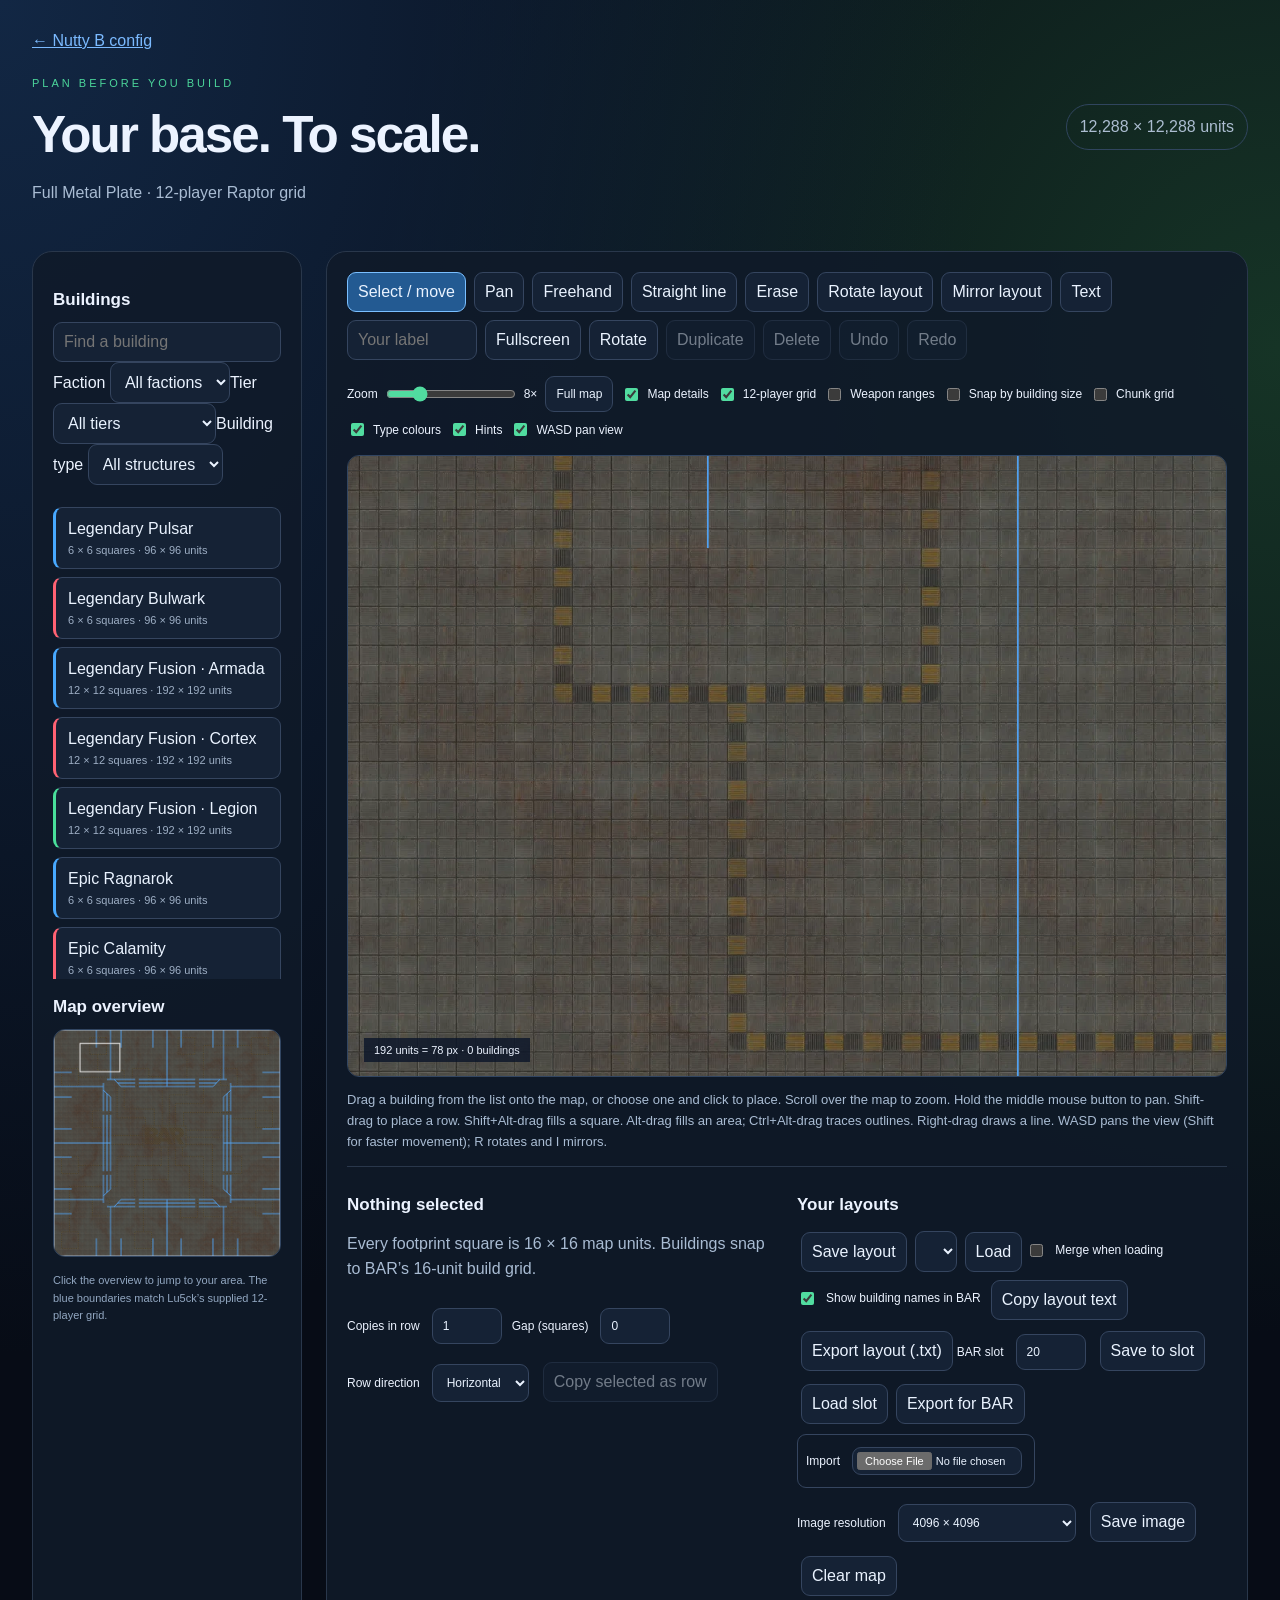
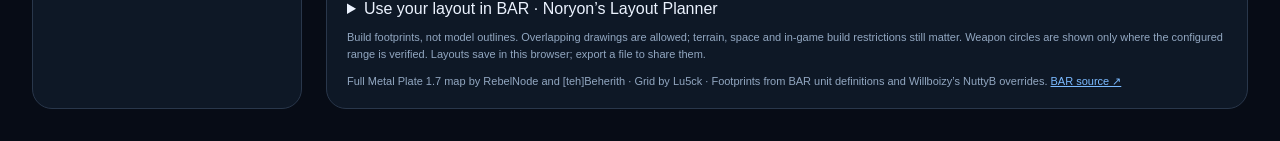
==== commit 4fb7ee0b: "Keep base builder outlines separate Remove the connected/merge-touching-boxes option and export each" ====
--- a/base-planner.html
+++ b/base-planner.html
@@ -3,7 +3,7 @@
 <div class="workspace"><aside><h2>Buildings</h2><input id="search" type="search" placeholder="Find a building" aria-label="Find a building"><label>Faction <select id="faction-filter"><option value="all">All factions</option><option value="arm">Armada</option><option value="cor">Cortex</option><option value="leg">Legion</option><option value="custom">Custom</option></select></label><label>Tier <select id="tier-filter"><option value="all">All tiers</option><option value="1">T1</option><option value="2">T2</option><option value="3">T3</option><option value="4">Legendary / Epic</option></select></label><label>Building type <select id="category-filter"><option value="all">All structures</option><option>Defences</option><option>Economy</option><option>Factories</option><option>Support</option></select></label><div id="catalog"></div><h2>Map overview</h2><canvas id="overview" width="256" height="256" aria-label="Full map overview; click to centre the planner"></canvas><p class="hint">Click the overview to jump to your area. The blue boundaries match Lu5ck’s supplied 12-player grid.</p></aside>
 <section><div class="toolbar"><button id="select" class="active">Select / move</button><button id="pan">Pan</button><button id="pen">Freehand</button><button id="line">Straight line</button><button id="erase">Erase</button><button id="rotate-layout">Rotate layout</button><button id="mirror-layout">Mirror layout</button><button id="text-tool">Text</button><input id="label-text" aria-label="Text label" placeholder="Your label" maxlength="120"><button id="fullscreen">Fullscreen</button><button id="rotate">Rotate</button><button id="duplicate">Duplicate</button><button id="delete">Delete</button><button id="undo">Undo</button><button id="redo">Redo</button></div><div class="viewbar"><label>Zoom <input id="zoom" type="range" min="1" max="32" step="0.25" value="8"><output id="zoom-label">8×</output></label><button id="fit">Full map</button><label><input id="map-details" type="checkbox" checked>Map details</label><label><input id="grid" type="checkbox" checked>12-player grid</label><label><input id="ranges" type="checkbox">Weapon ranges</label><label><input id="size-snap" type="checkbox">Snap by building size</label><label><input id="chunk-grid" type="checkbox">Chunk grid</label><label><input id="type-colors" type="checkbox" checked>Type colours</label><label><input id="hints" type="checkbox" checked>Hints</label><label><input id="keyboard-pan" type="checkbox" checked>WASD pan view</label></div>
 <div class="stage"><canvas id="board" width="1000" height="680" tabindex="0" aria-label="Base layout canvas. Select a building then click to place. Drag buildings to move; drag empty space to pan."></canvas><span class="scale" id="scale"></span></div><p id="message" role="status" aria-live="polite">Drag a building from the list onto the map, or choose one and click to place. Scroll over the map to zoom. Hold the middle mouse button to pan. Shift-drag to place a row. Shift+Alt-drag fills a square. Alt-drag fills an area; Ctrl+Alt-drag traces outlines. Right-drag draws a line. WASD pans the view (Shift for faster movement); R rotates and I mirrors.</p>
-<div class="details"><div><h2 id="selection">Nothing selected</h2><p id="dimensions">Every footprint square is 16 × 16 map units. Buildings snap to BAR’s 16-unit build grid.</p><label>Copies in row <input id="count" type="number" min="1" max="100" value="1"></label><label>Gap (squares) <input id="gap" type="number" min="0" max="40" value="0"></label><label>Row direction <select id="direction"><option value="x">Horizontal</option><option value="z">Vertical</option></select></label><button id="row">Copy selected as row</button></div><div><h2>Your layouts</h2><input id="layout-name" type="hidden" value=""><input id="layout-guide" type="hidden" value=""><button id="save">Save layout</button><select id="saved" aria-label="Saved layouts"></select><button id="load">Load</button><label><input id="merge-load" type="checkbox">Merge when loading</label><label>Building outlines <select id="outline-mode"><option value="separate">Separate boxes · keep every division</option><option value="connected">Connected · merge touching boxes</option></select></label><label><input id="export-names" type="checkbox" checked>Show building names in BAR</label><button id="copy-layout">Copy layout text</button><button id="export">Export layout (.txt)</button><label>BAR slot <input id="bar-slot" type="number" min="1" max="20" value="20"></label><button id="save-slot">Save to slot</button><button id="load-slot">Load slot</button><button id="bar-export">Export for BAR</button><label class="file">Import <input id="import" type="file" accept=".txt,.json,text/plain,application/json"></label><label>Image resolution <select id="image-size"><option value="2048">2048 × 2048</option><option value="4096" selected>4096 × 4096</option><option value="8192">8192 × 8192 · most detail</option></select></label><button id="png">Save image</button><button id="clear">Clear map</button></div></div>
-<details><summary>Use your layout in BAR · Noryon’s Layout Planner</summary><p><a href="LayoutPlanner.lua" download>Download Layout Planner by Noryon</a> · <a href="https://github.com/noryon/BARLayoutPlanner" target="_blank" rel="noopener">Creator’s project</a></p><ol><li>In the BAR launcher, open the game data directory. Open <strong>LuaUI → Widgets</strong> (create these folders if missing). Download the updated <strong>LayoutPlanner.lua</strong> above into that folder, replacing your older copy, then enable Layout Planner in the in-game widget list.</li><li>Choose an unused slot (1–20), click Export for BAR, and put the downloaded layout_N.txt in the same LuaUI/Widgets folder. For example slot 20 must be named <strong>layout_20.txt</strong>, not layout_20 (1).txt or layout_20.txt.txt. Slots run from <strong>layout_1.txt</strong> through <strong>layout_20.txt</strong>. Both the widget and these TXT files go directly inside LuaUI/Widgets, not Downloads. This replaces that slot’s saved layout. Copy layout text is an alternative: paste into Notepad and Save As with All files selected, using the exact layout_N.txt name.</li><li>In the widget click Load for your slot, move the preview to your base, then click to place it. Click Render to draw the guide.</li></ol><p>Building sizes and relative spacing are preserved. Position the layout in game; the widget draws guides rather than building units automatically. The TXT file also keeps editable building names, drawn lines and labels for re-importing here. This updated widget draws outlines, building names and text labels. Untick Show building names in BAR to omit automatic names. Used with Noryon’s permission, with original author credit retained.</p></details><p class="hint">Build footprints, not model outlines. Overlapping drawings are allowed; terrain, space and in-game build restrictions still matter. Weapon circles are shown only where the configured range is verified. Layouts save in this browser; export a file to share them.</p><footer>Full Metal Plate 1.7 map by RebelNode and [teh]Beherith · Grid by Lu5ck · Footprints from BAR unit definitions and Willboizy’s NuttyB overrides. <a href="https://github.com/beyond-all-reason/Beyond-All-Reason" target="_blank" rel="noopener">BAR source ↗</a></footer></section></div></main><script src="planner-data.js?v=tiers-storage-2"></script><script src="planner.js?v=wasd-pan-1"></script></body></html>
+<div class="details"><div><h2 id="selection">Nothing selected</h2><p id="dimensions">Every footprint square is 16 × 16 map units. Buildings snap to BAR’s 16-unit build grid.</p><label>Copies in row <input id="count" type="number" min="1" max="100" value="1"></label><label>Gap (squares) <input id="gap" type="number" min="0" max="40" value="0"></label><label>Row direction <select id="direction"><option value="x">Horizontal</option><option value="z">Vertical</option></select></label><button id="row">Copy selected as row</button></div><div><h2>Your layouts</h2><input id="layout-name" type="hidden" value=""><input id="layout-guide" type="hidden" value=""><button id="save">Save layout</button><select id="saved" aria-label="Saved layouts"></select><button id="load">Load</button><label><input id="merge-load" type="checkbox">Merge when loading</label><label><input id="export-names" type="checkbox" checked>Show building names in BAR</label><button id="copy-layout">Copy layout text</button><button id="export">Export layout (.txt)</button><label>BAR slot <input id="bar-slot" type="number" min="1" max="20" value="20"></label><button id="save-slot">Save to slot</button><button id="load-slot">Load slot</button><button id="bar-export">Export for BAR</button><label class="file">Import <input id="import" type="file" accept=".txt,.json,text/plain,application/json"></label><label>Image resolution <select id="image-size"><option value="2048">2048 × 2048</option><option value="4096" selected>4096 × 4096</option><option value="8192">8192 × 8192 · most detail</option></select></label><button id="png">Save image</button><button id="clear">Clear map</button></div></div>
+<details><summary>Use your layout in BAR · Noryon’s Layout Planner</summary><p><a href="LayoutPlanner.lua" download>Download Layout Planner by Noryon</a> · <a href="https://github.com/noryon/BARLayoutPlanner" target="_blank" rel="noopener">Creator’s project</a></p><ol><li>In the BAR launcher, open the game data directory. Open <strong>LuaUI → Widgets</strong> (create these folders if missing). Download the updated <strong>LayoutPlanner.lua</strong> above into that folder, replacing your older copy, then enable Layout Planner in the in-game widget list.</li><li>Choose an unused slot (1–20), click Export for BAR, and put the downloaded layout_N.txt in the same LuaUI/Widgets folder. For example slot 20 must be named <strong>layout_20.txt</strong>, not layout_20 (1).txt or layout_20.txt.txt. Slots run from <strong>layout_1.txt</strong> through <strong>layout_20.txt</strong>. Both the widget and these TXT files go directly inside LuaUI/Widgets, not Downloads. This replaces that slot’s saved layout. Copy layout text is an alternative: paste into Notepad and Save As with All files selected, using the exact layout_N.txt name.</li><li>In the widget click Load for your slot, move the preview to your base, then click to place it. Click Render to draw the guide.</li></ol><p>Building sizes and relative spacing are preserved. Position the layout in game; the widget draws guides rather than building units automatically. The TXT file also keeps editable building names, drawn lines and labels for re-importing here. This updated widget draws outlines, building names and text labels. Untick Show building names in BAR to omit automatic names. Used with Noryon’s permission, with original author credit retained.</p></details><p class="hint">Build footprints, not model outlines. Overlapping drawings are allowed; terrain, space and in-game build restrictions still matter. Weapon circles are shown only where the configured range is verified. Layouts save in this browser; export a file to share them.</p><footer>Full Metal Plate 1.7 map by RebelNode and [teh]Beherith · Grid by Lu5ck · Footprints from BAR unit definitions and Willboizy’s NuttyB overrides. <a href="https://github.com/beyond-all-reason/Beyond-All-Reason" target="_blank" rel="noopener">BAR source ↗</a></footer></section></div></main><script src="planner-data.js?v=tiers-storage-2"></script><script src="planner.js?v=separate-outlines-20261018"></script></body></html>
 
 
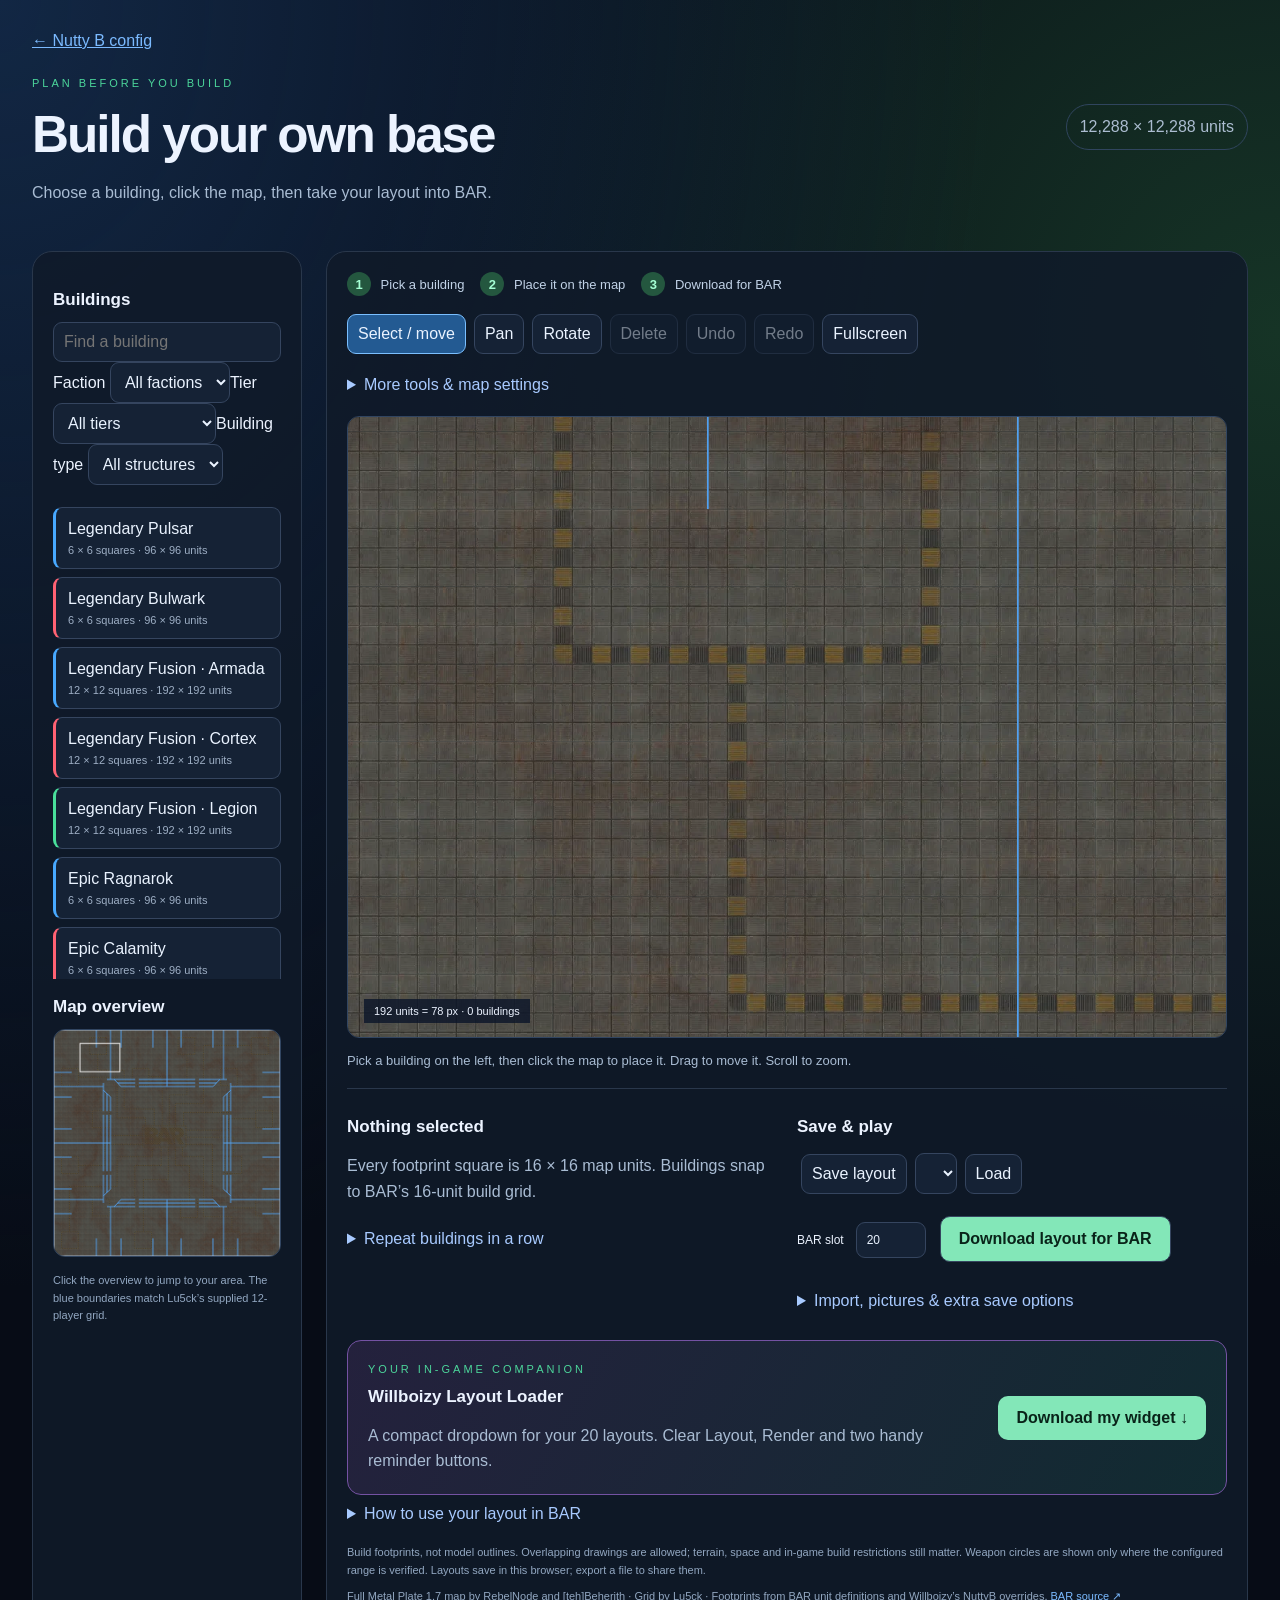
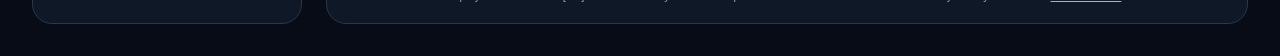
==== commit 5fe1070b: "Simplify base builder and add compact layout widget Keep essential placement controls visible; group" ====
--- a/base-planner.html
+++ b/base-planner.html
@@ -1,9 +1,15 @@
-<!doctype html><html lang="en"><head><meta charset="utf-8"><meta name="viewport" content="width=device-width,initial-scale=1"><title>Nutty B · Base planner</title><link rel="stylesheet" href="planner.css?v=drawing-tools-1"></head><body><main>
-<header><div><a href="index.html">← Nutty B config</a><p class="eyebrow">PLAN BEFORE YOU BUILD</p><h1>Your base. To scale.</h1><p>Full Metal Plate · 12-player Raptor grid</p></div><span class="badge">12,288 × 12,288 units</span></header>
+<!doctype html><html lang="en"><head><meta charset="utf-8"><meta name="viewport" content="width=device-width,initial-scale=1"><title>Nutty B · Base planner</title><link rel="stylesheet" href="planner.css?v=simple-builder-20261021">
+<link rel="icon" type="image/png" href="raptor-queen-actual.png?v=20261021">
+<link rel="apple-touch-icon" href="raptor-queen-actual.png?v=20261021">
+<meta property="og:image" content="https://willzyboi.github.io/nuttyb/raptor-queen-actual.png">
+<meta property="og:image:alt" content="Beyond All Reason Epic Raptor Queen">
+<meta name="twitter:card" content="summary">
+<meta name="twitter:image" content="https://willzyboi.github.io/nuttyb/raptor-queen-actual.png">
+</head><body><main>
+<header><div><a href="index.html">← Nutty B config</a><p class="eyebrow">PLAN BEFORE YOU BUILD</p><h1>Build your own base</h1><p>Choose a building, click the map, then take your layout into BAR.</p></div><span class="badge">12,288 × 12,288 units</span></header>
 <div class="workspace"><aside><h2>Buildings</h2><input id="search" type="search" placeholder="Find a building" aria-label="Find a building"><label>Faction <select id="faction-filter"><option value="all">All factions</option><option value="arm">Armada</option><option value="cor">Cortex</option><option value="leg">Legion</option><option value="custom">Custom</option></select></label><label>Tier <select id="tier-filter"><option value="all">All tiers</option><option value="1">T1</option><option value="2">T2</option><option value="3">T3</option><option value="4">Legendary / Epic</option></select></label><label>Building type <select id="category-filter"><option value="all">All structures</option><option>Defences</option><option>Economy</option><option>Factories</option><option>Support</option></select></label><div id="catalog"></div><h2>Map overview</h2><canvas id="overview" width="256" height="256" aria-label="Full map overview; click to centre the planner"></canvas><p class="hint">Click the overview to jump to your area. The blue boundaries match Lu5ck’s supplied 12-player grid.</p></aside>
-<section><div class="toolbar"><button id="select" class="active">Select / move</button><button id="pan">Pan</button><button id="pen">Freehand</button><button id="line">Straight line</button><button id="erase">Erase</button><button id="rotate-layout">Rotate layout</button><button id="mirror-layout">Mirror layout</button><button id="text-tool">Text</button><input id="label-text" aria-label="Text label" placeholder="Your label" maxlength="120"><button id="fullscreen">Fullscreen</button><button id="rotate">Rotate</button><button id="duplicate">Duplicate</button><button id="delete">Delete</button><button id="undo">Undo</button><button id="redo">Redo</button></div><div class="viewbar"><label>Zoom <input id="zoom" type="range" min="1" max="32" step="0.25" value="8"><output id="zoom-label">8×</output></label><button id="fit">Full map</button><label><input id="map-details" type="checkbox" checked>Map details</label><label><input id="grid" type="checkbox" checked>12-player grid</label><label><input id="ranges" type="checkbox">Weapon ranges</label><label><input id="size-snap" type="checkbox">Snap by building size</label><label><input id="chunk-grid" type="checkbox">Chunk grid</label><label><input id="type-colors" type="checkbox" checked>Type colours</label><label><input id="hints" type="checkbox" checked>Hints</label><label><input id="keyboard-pan" type="checkbox" checked>WASD pan view</label></div>
-<div class="stage"><canvas id="board" width="1000" height="680" tabindex="0" aria-label="Base layout canvas. Select a building then click to place. Drag buildings to move; drag empty space to pan."></canvas><span class="scale" id="scale"></span></div><p id="message" role="status" aria-live="polite">Drag a building from the list onto the map, or choose one and click to place. Scroll over the map to zoom. Hold the middle mouse button to pan. Shift-drag to place a row. Shift+Alt-drag fills a square. Alt-drag fills an area; Ctrl+Alt-drag traces outlines. Right-drag draws a line. WASD pans the view (Shift for faster movement); R rotates and I mirrors.</p>
-<div class="details"><div><h2 id="selection">Nothing selected</h2><p id="dimensions">Every footprint square is 16 × 16 map units. Buildings snap to BAR’s 16-unit build grid.</p><label>Copies in row <input id="count" type="number" min="1" max="100" value="1"></label><label>Gap (squares) <input id="gap" type="number" min="0" max="40" value="0"></label><label>Row direction <select id="direction"><option value="x">Horizontal</option><option value="z">Vertical</option></select></label><button id="row">Copy selected as row</button></div><div><h2>Your layouts</h2><input id="layout-name" type="hidden" value=""><input id="layout-guide" type="hidden" value=""><button id="save">Save layout</button><select id="saved" aria-label="Saved layouts"></select><button id="load">Load</button><label><input id="merge-load" type="checkbox">Merge when loading</label><label><input id="export-names" type="checkbox" checked>Show building names in BAR</label><button id="copy-layout">Copy layout text</button><button id="export">Export layout (.txt)</button><label>BAR slot <input id="bar-slot" type="number" min="1" max="20" value="20"></label><button id="save-slot">Save to slot</button><button id="load-slot">Load slot</button><button id="bar-export">Export for BAR</button><label class="file">Import <input id="import" type="file" accept=".txt,.json,text/plain,application/json"></label><label>Image resolution <select id="image-size"><option value="2048">2048 × 2048</option><option value="4096" selected>4096 × 4096</option><option value="8192">8192 × 8192 · most detail</option></select></label><button id="png">Save image</button><button id="clear">Clear map</button></div></div>
-<details><summary>Use your layout in BAR · Noryon’s Layout Planner</summary><p><a href="LayoutPlanner.lua" download>Download Layout Planner by Noryon</a> · <a href="https://github.com/noryon/BARLayoutPlanner" target="_blank" rel="noopener">Creator’s project</a></p><ol><li>In the BAR launcher, open the game data directory. Open <strong>LuaUI → Widgets</strong> (create these folders if missing). Download the updated <strong>LayoutPlanner.lua</strong> above into that folder, replacing your older copy, then enable Layout Planner in the in-game widget list.</li><li>Choose an unused slot (1–20), click Export for BAR, and put the downloaded layout_N.txt in the same LuaUI/Widgets folder. For example slot 20 must be named <strong>layout_20.txt</strong>, not layout_20 (1).txt or layout_20.txt.txt. Slots run from <strong>layout_1.txt</strong> through <strong>layout_20.txt</strong>. Both the widget and these TXT files go directly inside LuaUI/Widgets, not Downloads. This replaces that slot’s saved layout. Copy layout text is an alternative: paste into Notepad and Save As with All files selected, using the exact layout_N.txt name.</li><li>In the widget click Load for your slot, move the preview to your base, then click to place it. Click Render to draw the guide.</li></ol><p>Building sizes and relative spacing are preserved. Position the layout in game; the widget draws guides rather than building units automatically. The TXT file also keeps editable building names, drawn lines and labels for re-importing here. This updated widget draws outlines, building names and text labels. Untick Show building names in BAR to omit automatic names. Used with Noryon’s permission, with original author credit retained.</p></details><p class="hint">Build footprints, not model outlines. Overlapping drawings are allowed; terrain, space and in-game build restrictions still matter. Weapon circles are shown only where the configured range is verified. Layouts save in this browser; export a file to share them.</p><footer>Full Metal Plate 1.7 map by RebelNode and [teh]Beherith · Grid by Lu5ck · Footprints from BAR unit definitions and Willboizy’s NuttyB overrides. <a href="https://github.com/beyond-all-reason/Beyond-All-Reason" target="_blank" rel="noopener">BAR source ↗</a></footer></section></div></main><script src="planner-data.js?v=tiers-storage-2"></script><script src="planner.js?v=separate-outlines-20261018"></script></body></html>
+<section><div class="planner-steps"><span><b>1</b> Pick a building</span><span><b>2</b> Place it on the map</span><span><b>3</b> Download for BAR</span></div><div class="toolbar"><button id="select" class="active">Select / move</button><button id="pan">Pan</button><button id="rotate">Rotate</button><button id="delete">Delete</button><button id="undo">Undo</button><button id="redo">Redo</button><button id="fullscreen">Fullscreen</button></div><details class="advanced-tools"><summary>More tools &amp; map settings</summary><div class="toolbar"><button id="pen">Freehand</button><button id="line">Straight line</button><button id="erase">Erase</button><button id="rotate-layout">Rotate layout</button><button id="mirror-layout">Mirror layout</button><button id="text-tool">Text</button><input id="label-text" aria-label="Text label" placeholder="Your label" maxlength="120"><button id="duplicate">Duplicate</button></div><div class="viewbar"><label>Zoom <input id="zoom" type="range" min="1" max="32" step="0.25" value="8"><output id="zoom-label">8×</output></label><button id="fit">Full map</button><label><input id="map-details" type="checkbox" checked>Map details</label><label><input id="grid" type="checkbox" checked>12-player grid</label><label><input id="ranges" type="checkbox">Weapon ranges</label><label><input id="size-snap" type="checkbox">Snap by building size</label><label><input id="chunk-grid" type="checkbox">Chunk grid</label><label><input id="type-colors" type="checkbox" checked>Type colours</label><label><input id="hints" type="checkbox" checked>Hints</label><label><input id="keyboard-pan" type="checkbox" checked>WASD pan view</label></div>
+</details><div class="stage"><canvas id="board" width="1000" height="680" tabindex="0" aria-label="Base layout canvas. Select a building then click to place. Drag buildings to move; drag empty space to pan."></canvas><span class="scale" id="scale"></span></div><p id="message" role="status" aria-live="polite">Pick a building on the left, then click the map to place it. Drag to move it. Scroll to zoom.</p>
+<div class="details simple-details"><div><h2 id="selection">Nothing selected</h2><p id="dimensions">Every footprint square is 16 × 16 map units. Buildings snap to BAR’s 16-unit build grid.</p><details><summary>Repeat buildings in a row</summary><label>Copies in row <input id="count" type="number" min="1" max="100" value="1"></label><label>Gap (squares) <input id="gap" type="number" min="0" max="40" value="0"></label><label>Row direction <select id="direction"><option value="x">Horizontal</option><option value="z">Vertical</option></select></label><button id="row">Copy selected as row</button></details></div><div><h2>Save &amp; play</h2><div class="save-row"><button id="save">Save layout</button><select id="saved" aria-label="Saved layouts"></select><button id="load">Load</button></div><div class="export-row"><label>BAR slot <input id="bar-slot" type="number" min="1" max="20" value="20"></label><button id="bar-export">Download layout for BAR</button></div><details><summary>Import, pictures &amp; extra save options</summary><input id="layout-name" type="hidden" value=""><input id="layout-guide" type="hidden" value=""><label><input id="merge-load" type="checkbox">Merge when loading</label><label><input id="export-names" type="checkbox" checked>Show building names in BAR</label><button id="copy-layout">Copy layout text</button><button id="export">Export layout (.txt)</button><button id="save-slot">Save to slot</button><button id="load-slot">Load slot</button><label class="file">Import <input id="import" type="file" accept=".txt,.json,text/plain,application/json"></label><label>Image resolution <select id="image-size"><option value="2048">2048 × 2048</option><option value="4096" selected>4096 × 4096</option><option value="8192">8192 × 8192 · most detail</option></select></label><button id="png">Save image</button><button id="clear">Clear map</button></details></div></div><div class="widget-download"><div><p class="eyebrow">YOUR IN-GAME COMPANION</p><h2>Willboizy Layout Loader</h2><p>A compact dropdown for your 20 layouts. Clear Layout, Render and two handy reminder buttons.</p></div><a class="download-widget" href="gui_willboizy_layout_loader.lua" download>Download my widget ↓</a></div><details class="install-guide"><summary>How to use your layout in BAR</summary><ol><li>Put <strong>gui_willboizy_layout_loader.lua</strong> in your BAR data folder under <strong>LuaUI/Widgets</strong>. Disable the old Layout Planner and enable <strong>Willboizy Layout Loader</strong>.</li><li>Choose a BAR slot above and click <strong>Download layout for BAR</strong>. Put that <strong>layout_N.txt</strong> file in the same Widgets folder, keeping its exact filename.</li><li>In game, select the matching layout from the dropdown. Click the map to position it, then press <strong>Render</strong>. R rotates, I mirrors and right-click cancels placement.</li></ol><p>Draws guides rather than issuing build orders. Auto Erase Reminder and Hive Reminder post their message when clicked. Adapted from Noryon’s MIT-licensed Layout Planner, with original engine credit retained. <a href="WILLBOIZY-LAYOUT-LOADER.txt" download>Full instructions</a> · <a href="https://github.com/noryon/BARLayoutPlanner" target="_blank" rel="noopener">Original project</a></p><p>New compact edition: control checks passed; live BAR testing is still needed.</p></details><p class="hint">Build footprints, not model outlines. Overlapping drawings are allowed; terrain, space and in-game build restrictions still matter. Weapon circles are shown only where the configured range is verified. Layouts save in this browser; export a file to share them.</p><footer>Full Metal Plate 1.7 map by RebelNode and [teh]Beherith · Grid by Lu5ck · Footprints from BAR unit definitions and Willboizy’s NuttyB overrides. <a href="https://github.com/beyond-all-reason/Beyond-All-Reason" target="_blank" rel="noopener">BAR source ↗</a></footer></section></div></main><script src="planner-data.js?v=tiers-storage-2"></script><script src="planner.js?v=separate-outlines-20261018"></script></body></html>
 
 
--- a/planner.css
+++ b/planner.css
@@ -3,3 +3,6 @@
 body.embedded main{padding:12px}body.embedded header{display:none}
 
 main:fullscreen{overflow:auto;background:#070c16;width:100%;height:100%;box-sizing:border-box}#label-text{width:130px}.toolbar{flex-wrap:wrap}#board{touch-action:none}
+
+/* Simple builder */
+.planner-steps{display:flex;flex-wrap:wrap;gap:16px;margin-bottom:18px;font-size:13px;color:#c1d2e7}.planner-steps b{display:inline-grid;place-items:center;width:24px;height:24px;border-radius:50%;background:#24573f;color:#a5ffd4;margin-right:6px}.advanced-tools{margin:12px 0}.advanced-tools summary,.simple-details summary,.install-guide summary{cursor:pointer;padding:10px 0;color:#a8caff}.advanced-tools .toolbar{padding-top:12px}.widget-download{display:flex;align-items:center;justify-content:space-between;gap:20px;padding:20px;margin-top:20px;border:1px solid #7452a3;border-radius:14px;background:linear-gradient(120deg,#24213d,#112b31)}.widget-download .eyebrow{margin:0}.widget-download h2{margin:8px 0}.widget-download p{margin-bottom:0}.download-widget,#bar-export{display:inline-block;padding:13px 18px;border-radius:10px;background:#83e7b8;color:#092319;font-weight:700;text-decoration:none}.download-widget{white-space:nowrap}.export-row{margin:14px 0}.save-row{display:flex;flex-wrap:wrap;align-items:center}.simple-details details{margin-top:8px} @media(max-width:800px){.widget-download{align-items:flex-start;flex-direction:column}.planner-steps{gap:8px} .simple-details{grid-template-columns:1fr}}
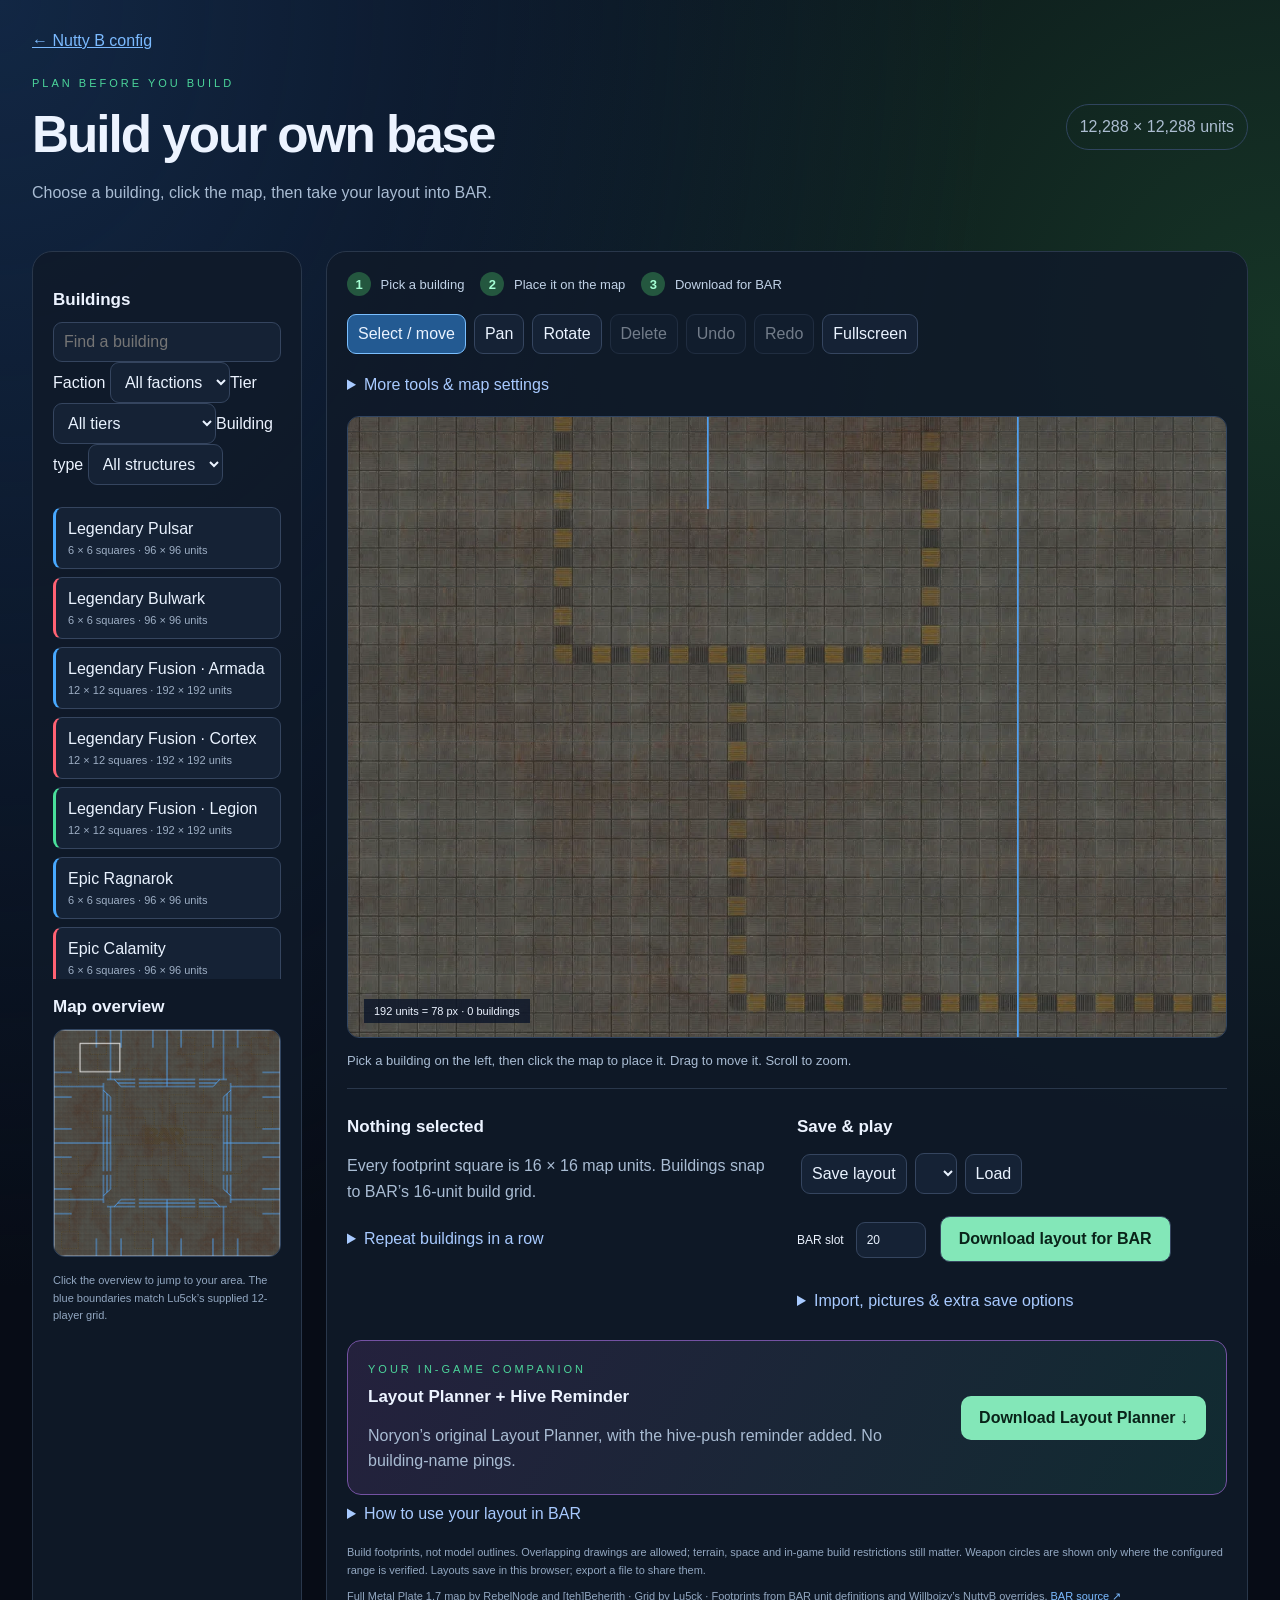
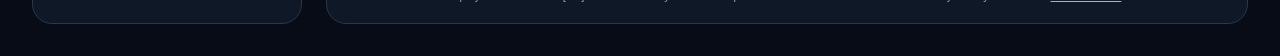
==== commit 3f1a8516: "Tidy battle setup and remove layout name pings Organise existing battle settings into Battlefield, A" ====
--- a/base-planner.html
+++ b/base-planner.html
@@ -10,6 +10,6 @@
 <div class="workspace"><aside><h2>Buildings</h2><input id="search" type="search" placeholder="Find a building" aria-label="Find a building"><label>Faction <select id="faction-filter"><option value="all">All factions</option><option value="arm">Armada</option><option value="cor">Cortex</option><option value="leg">Legion</option><option value="custom">Custom</option></select></label><label>Tier <select id="tier-filter"><option value="all">All tiers</option><option value="1">T1</option><option value="2">T2</option><option value="3">T3</option><option value="4">Legendary / Epic</option></select></label><label>Building type <select id="category-filter"><option value="all">All structures</option><option>Defences</option><option>Economy</option><option>Factories</option><option>Support</option></select></label><div id="catalog"></div><h2>Map overview</h2><canvas id="overview" width="256" height="256" aria-label="Full map overview; click to centre the planner"></canvas><p class="hint">Click the overview to jump to your area. The blue boundaries match Lu5ck’s supplied 12-player grid.</p></aside>
 <section><div class="planner-steps"><span><b>1</b> Pick a building</span><span><b>2</b> Place it on the map</span><span><b>3</b> Download for BAR</span></div><div class="toolbar"><button id="select" class="active">Select / move</button><button id="pan">Pan</button><button id="rotate">Rotate</button><button id="delete">Delete</button><button id="undo">Undo</button><button id="redo">Redo</button><button id="fullscreen">Fullscreen</button></div><details class="advanced-tools"><summary>More tools &amp; map settings</summary><div class="toolbar"><button id="pen">Freehand</button><button id="line">Straight line</button><button id="erase">Erase</button><button id="rotate-layout">Rotate layout</button><button id="mirror-layout">Mirror layout</button><button id="text-tool">Text</button><input id="label-text" aria-label="Text label" placeholder="Your label" maxlength="120"><button id="duplicate">Duplicate</button></div><div class="viewbar"><label>Zoom <input id="zoom" type="range" min="1" max="32" step="0.25" value="8"><output id="zoom-label">8×</output></label><button id="fit">Full map</button><label><input id="map-details" type="checkbox" checked>Map details</label><label><input id="grid" type="checkbox" checked>12-player grid</label><label><input id="ranges" type="checkbox">Weapon ranges</label><label><input id="size-snap" type="checkbox">Snap by building size</label><label><input id="chunk-grid" type="checkbox">Chunk grid</label><label><input id="type-colors" type="checkbox" checked>Type colours</label><label><input id="hints" type="checkbox" checked>Hints</label><label><input id="keyboard-pan" type="checkbox" checked>WASD pan view</label></div>
 </details><div class="stage"><canvas id="board" width="1000" height="680" tabindex="0" aria-label="Base layout canvas. Select a building then click to place. Drag buildings to move; drag empty space to pan."></canvas><span class="scale" id="scale"></span></div><p id="message" role="status" aria-live="polite">Pick a building on the left, then click the map to place it. Drag to move it. Scroll to zoom.</p>
-<div class="details simple-details"><div><h2 id="selection">Nothing selected</h2><p id="dimensions">Every footprint square is 16 × 16 map units. Buildings snap to BAR’s 16-unit build grid.</p><details><summary>Repeat buildings in a row</summary><label>Copies in row <input id="count" type="number" min="1" max="100" value="1"></label><label>Gap (squares) <input id="gap" type="number" min="0" max="40" value="0"></label><label>Row direction <select id="direction"><option value="x">Horizontal</option><option value="z">Vertical</option></select></label><button id="row">Copy selected as row</button></details></div><div><h2>Save &amp; play</h2><div class="save-row"><button id="save">Save layout</button><select id="saved" aria-label="Saved layouts"></select><button id="load">Load</button></div><div class="export-row"><label>BAR slot <input id="bar-slot" type="number" min="1" max="20" value="20"></label><button id="bar-export">Download layout for BAR</button></div><details><summary>Import, pictures &amp; extra save options</summary><input id="layout-name" type="hidden" value=""><input id="layout-guide" type="hidden" value=""><label><input id="merge-load" type="checkbox">Merge when loading</label><label><input id="export-names" type="checkbox" checked>Show building names in BAR</label><button id="copy-layout">Copy layout text</button><button id="export">Export layout (.txt)</button><button id="save-slot">Save to slot</button><button id="load-slot">Load slot</button><label class="file">Import <input id="import" type="file" accept=".txt,.json,text/plain,application/json"></label><label>Image resolution <select id="image-size"><option value="2048">2048 × 2048</option><option value="4096" selected>4096 × 4096</option><option value="8192">8192 × 8192 · most detail</option></select></label><button id="png">Save image</button><button id="clear">Clear map</button></details></div></div><div class="widget-download"><div><p class="eyebrow">YOUR IN-GAME COMPANION</p><h2>Willboizy Layout Loader</h2><p>A compact dropdown for your 20 layouts. Clear Layout, Render and two handy reminder buttons.</p></div><a class="download-widget" href="gui_willboizy_layout_loader.lua" download>Download my widget ↓</a></div><details class="install-guide"><summary>How to use your layout in BAR</summary><ol><li>Put <strong>gui_willboizy_layout_loader.lua</strong> in your BAR data folder under <strong>LuaUI/Widgets</strong>. Disable the old Layout Planner and enable <strong>Willboizy Layout Loader</strong>.</li><li>Choose a BAR slot above and click <strong>Download layout for BAR</strong>. Put that <strong>layout_N.txt</strong> file in the same Widgets folder, keeping its exact filename.</li><li>In game, select the matching layout from the dropdown. Click the map to position it, then press <strong>Render</strong>. R rotates, I mirrors and right-click cancels placement.</li></ol><p>Draws guides rather than issuing build orders. Auto Erase Reminder and Hive Reminder post their message when clicked. Adapted from Noryon’s MIT-licensed Layout Planner, with original engine credit retained. <a href="WILLBOIZY-LAYOUT-LOADER.txt" download>Full instructions</a> · <a href="https://github.com/noryon/BARLayoutPlanner" target="_blank" rel="noopener">Original project</a></p><p>New compact edition: control checks passed; live BAR testing is still needed.</p></details><p class="hint">Build footprints, not model outlines. Overlapping drawings are allowed; terrain, space and in-game build restrictions still matter. Weapon circles are shown only where the configured range is verified. Layouts save in this browser; export a file to share them.</p><footer>Full Metal Plate 1.7 map by RebelNode and [teh]Beherith · Grid by Lu5ck · Footprints from BAR unit definitions and Willboizy’s NuttyB overrides. <a href="https://github.com/beyond-all-reason/Beyond-All-Reason" target="_blank" rel="noopener">BAR source ↗</a></footer></section></div></main><script src="planner-data.js?v=tiers-storage-2"></script><script src="planner.js?v=separate-outlines-20261018"></script></body></html>
+<div class="details simple-details"><div><h2 id="selection">Nothing selected</h2><p id="dimensions">Every footprint square is 16 × 16 map units. Buildings snap to BAR’s 16-unit build grid.</p><details><summary>Repeat buildings in a row</summary><label>Copies in row <input id="count" type="number" min="1" max="100" value="1"></label><label>Gap (squares) <input id="gap" type="number" min="0" max="40" value="0"></label><label>Row direction <select id="direction"><option value="x">Horizontal</option><option value="z">Vertical</option></select></label><button id="row">Copy selected as row</button></details></div><div><h2>Save &amp; play</h2><div class="save-row"><button id="save">Save layout</button><select id="saved" aria-label="Saved layouts"></select><button id="load">Load</button></div><div class="export-row"><label>BAR slot <input id="bar-slot" type="number" min="1" max="20" value="20"></label><button id="bar-export">Download layout for BAR</button></div><details><summary>Import, pictures &amp; extra save options</summary><input id="layout-name" type="hidden" value=""><input id="layout-guide" type="hidden" value=""><label><input id="merge-load" type="checkbox">Merge when loading</label><button id="copy-layout">Copy layout text</button><button id="export">Export layout (.txt)</button><button id="save-slot">Save to slot</button><button id="load-slot">Load slot</button><label class="file">Import <input id="import" type="file" accept=".txt,.json,text/plain,application/json"></label><label>Image resolution <select id="image-size"><option value="2048">2048 × 2048</option><option value="4096" selected>4096 × 4096</option><option value="8192">8192 × 8192 · most detail</option></select></label><button id="png">Save image</button><button id="clear">Clear map</button></details></div></div><div class="widget-download"><div><p class="eyebrow">YOUR IN-GAME COMPANION</p><h2>Layout Planner + Hive Reminder</h2><p>Noryon’s original Layout Planner, with the hive-push reminder added. No building-name pings.</p></div><a class="download-widget" href="LayoutPlanner.lua" download>Download Layout Planner ↓</a></div><details class="install-guide"><summary>How to use your layout in BAR</summary><ol><li>Put <strong>LayoutPlanner.lua</strong> in your BAR data folder under <strong>LuaUI/Widgets</strong>. Disable Willboizy Layout Loader and enable <strong>Layout Planner</strong>.</li><li>Choose a BAR slot above and click <strong>Download layout for BAR</strong>. Put that <strong>layout_N.txt</strong> file in the same Widgets folder, keeping its exact filename.</li><li>In game, click Load for the matching slot. Click the map to position it, then press <strong>Render</strong>. R rotates, I mirrors and right-click cancels placement.</li></ol><p>Draws guides rather than issuing build orders. Auto Erase Reminder and Hive Reminder post their message when clicked. Adapted from Noryon’s MIT-licensed Layout Planner, with original engine credit retained. <a href="WILLBOIZY-LAYOUT-LOADER.txt" download>Full instructions</a> · <a href="https://github.com/noryon/BARLayoutPlanner" target="_blank" rel="noopener">Original project</a></p><p>Original layout controls and placement retained. Building names and text labels do not generate map pings.</p></details><p class="hint">Build footprints, not model outlines. Overlapping drawings are allowed; terrain, space and in-game build restrictions still matter. Weapon circles are shown only where the configured range is verified. Layouts save in this browser; export a file to share them.</p><footer>Full Metal Plate 1.7 map by RebelNode and [teh]Beherith · Grid by Lu5ck · Footprints from BAR unit definitions and Willboizy’s NuttyB overrides. <a href="https://github.com/beyond-all-reason/Beyond-All-Reason" target="_blank" rel="noopener">BAR source ↗</a></footer></section></div></main><script src="planner-data.js?v=tiers-storage-2"></script><script src="planner.js?v=no-pings-20261021"></script></body></html>
 
 
